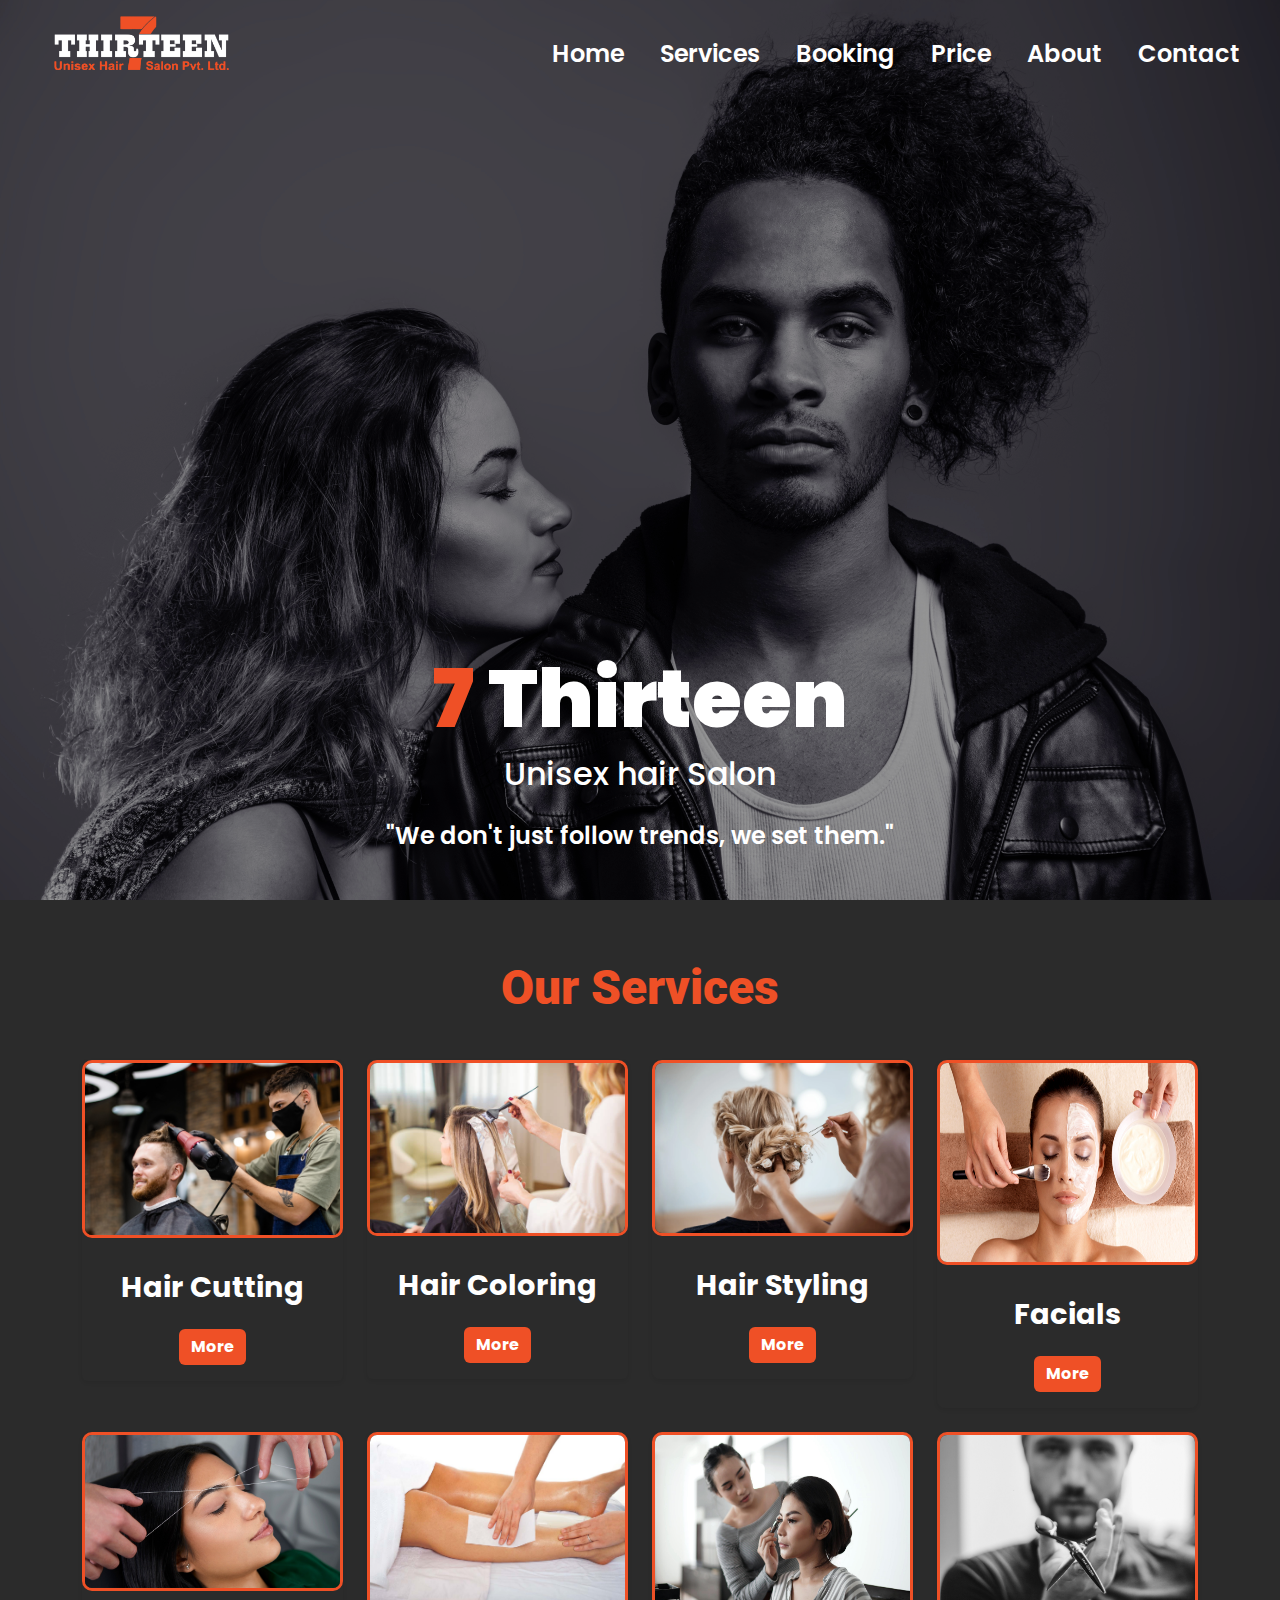
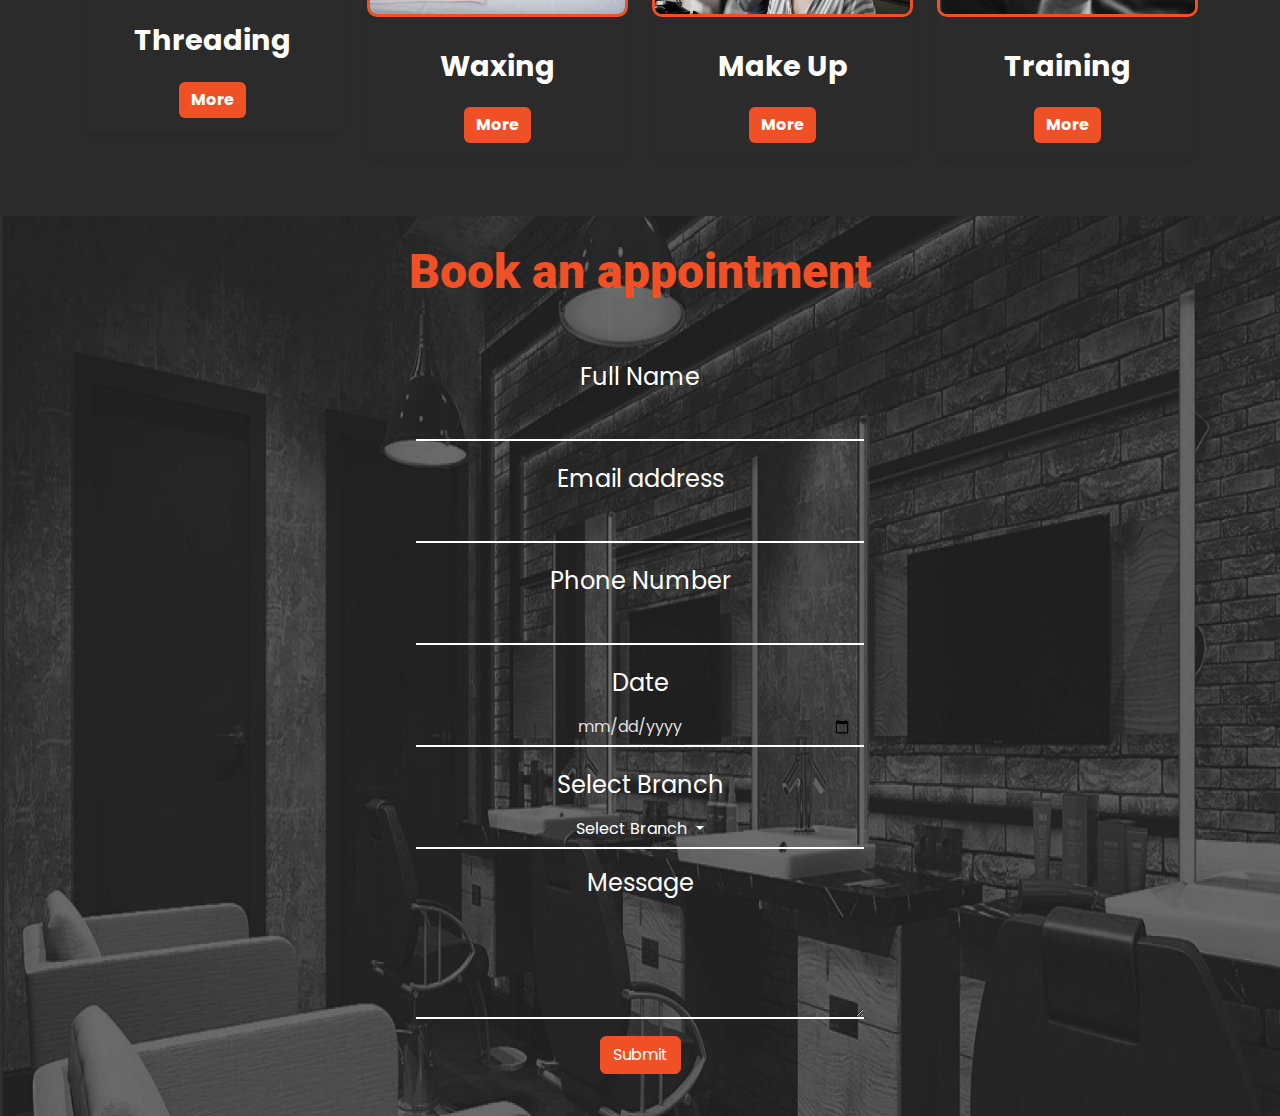
==== index.html @ 2d2088d7 "Booking" ====
<!DOCTYPE html>
<html lang="en">

<head>
    <meta charset="UTF-8">
    <meta name="viewport" content="width=device-width, initial-scale=1.0">
    <title>Document</title>
    <link rel="stylesheet" href="https://cdn.jsdelivr.net/npm/bootstrap@5.3.2/dist/css/bootstrap.min.css">
    <link rel="preconnect" href="https://fonts.googleapis.com">
    <link rel="preconnect" href="https://fonts.gstatic.com" crossorigin>
    <link rel="stylesheet" href="https://cdnjs.cloudflare.com/ajax/libs/animate.css/4.1.1/animate.min.css">
    <link
        href="https://fonts.googleapis.com/css2?family=Poppins:wght@300;400;700;900&family=Roboto:wght@900&display=swap"
        rel="stylesheet">
    <link rel="stylesheet" href="style.css">
</head>

<body>
    <div class="img-bg-content">
        <img src="./jessica-felicio-ZhTRdgjwVS4-unsplash.jpg" alt="">
        <div class="content">
            <h1><span class="seven">7</span> Thirteen</h1>
            <h2>Unisex hair Salon</h2>
            <p class="welcome">
                "We don't just follow trends, we set them."
            </p>
        </div>
    </div>


    <nav class="navbar navbar-expand-lg bg-body-transparent">
        <div class="container-fluid">
            <img class="logo" src="./IMG_3641.PNG" alt="" href="index.html">
            <button class="navbar-toggler" type="button" data-bs-toggle="collapse"
                data-bs-target="#navbarSupportedContent" aria-controls="navbarSupportedContent" aria-expanded="false"
                aria-label="Toggle navigation" onclick="toggleMarginTop()">
                <span class="navbar-toggler-icon"></span>
            </button>
            <div class="collapse navbar-collapse" id="navbarSupportedContent">
                <ul class="navbar-nav ms-auto mb-2 mb-lg-0">
                    <li class="nav-item">
                        <a class="nav-link" aria-current="page" href="index.html">Home</a>
                    </li>
                    <li class="nav-item">
                        <a class="nav-link" aria-current="page" href="#services">Services</a>
                    </li>
                    <li class="nav-item">
                        <a class="nav-link" aria-current="page" href="#booking">Booking</a>
                    </li>
                    <!-- <li class="nav-item dropdown">
                        <a class="nav-link dropdown-toggle" href="#" role="button" data-bs-toggle="dropdown"
                            aria-expanded="false">
                            Services
                        </a>
                        <ul class="dropdown-menu">
                            <li><a class="dropdown-item" href="#">HAIR CUTTING</a></li>
                            <li><a class="dropdown-item" href="#">HAIR COLORING</a></li>
                            <li><a class="dropdown-item" href="#">HAIR STYLING</a></li>
                            <li><a class="dropdown-item" href="#">FACIALS</a></li>
                            <li><a class="dropdown-item" href="#">THREADING</a></li>
                            <li><a class="dropdown-item" href="#">WAXING</a></li>
                            <li><a class="dropdown-item" href="#">MAKE UP</a></li>
                            <li><a class="dropdown-item" href="#">TRAINING</a></li>
                        </ul>
                    </li> -->
                    <li class="nav-item">
                        <a class="nav-link" href="#">Price</a>
                    </li>
                    <li class="nav-item">
                        <a class="nav-link" href="#about">About</a>
                    </li>
                    <li class="nav-item">
                        <a class="nav-link" href="#">Contact</a>
                    </li>
                </ul>
            </div>
        </div>
    </nav>

    <section id="services">
        <div class="album py-3 px-5 px-sm-0 bg-body-tertiary min-vh-100"
            style="background-color: rgba(43, 43, 43, var(--bs-bg-opacity)) !important;">
            <div class="container">
                <p class="our-services">Our Services</p>
                <div class="row row-cols-1 row-cols-sm-2 row-cols-md-2 row-cols-lg-4 g-4">
                    <div class="col" data-aos="fade-down" data-aos-delay="100">
                        <div class="card shadow-sm bg-transparent border-0">
                            <img src="./Cutting2.jpg" alt="" style="border: 3px solid #EF5026; border-radius: 10px;">
                            <div class="card-body">
                                <h4 class="card-text text-center text-white mt-3">Hair Cutting</h4>
                                <div class="d-flex justify-content-center align-items-center">
                                    <div class="btn-group mt-3">
                                        <button type="button" class="btn btn-primary">More</button>
                                    </div>
                                </div>
                            </div>
                        </div>
                    </div>
                    <div class="col">
                        <div class="card shadow-sm bg-transparent border-0">
                            <img src="./coloring.jpg" alt="" style="border: 3px solid #EF5026; border-radius: 10px;"">
                            <div class=" card-body">
                            <h4 class="card-text text-center text-white mt-3">Hair Coloring</h4>
                            <div class="d-flex justify-content-center align-items-center">
                                <div class="btn-group mt-3">
                                    <button type="button" class="btn btn-primary">More</button>
                                </div>
                            </div>
                        </div>
                    </div>
                </div>
                <div class="col">
                    <div class="card shadow-sm bg-transparent border-0 rounded-3">
                        <img src="./Hair Styling.webp" alt="" style="border: 3px solid #EF5026; border-radius: 10px;"">
                            <div class=" card-body">
                        <h4 class="card-text text-center text-white mt-3">Hair Styling</h4>
                        <div class="d-flex justify-content-center align-items-center">
                            <div class="btn-group mt-3">
                                <button type="button" class="btn btn-primary">More</button>
                            </div>
                        </div>
                    </div>
                </div>
            </div>

            <div class="col">
                <div class="card shadow-sm bg-transparent border-0 rounded-3">
                    <img class="facial" src="Facial.jpg" alt="">
                    <div class=" card-body">
                        <h4 class="card-text text-center text-white mt-3">Facials</h4>
                        <div class="d-flex justify-content-center align-items-center">
                            <div class="btn-group mt-3">
                                <button type="button" class="btn btn-primary">More</button>
                            </div>
                        </div>
                    </div>
                </div>
            </div>
            <div class="col">
                <div class="card shadow-sm bg-transparent border-0 rounded-3">
                    <img src="./threading.jpg" alt="" style="border: 3px solid #EF5026; border-radius: 10px;">
                    <div class=" card-body">
                        <h4 class="card-text text-center text-white mt-3">Threading</h4>
                        <div class="d-flex justify-content-center align-items-center">
                            <div class="btn-group mt-3">
                                <button type="button" class="btn btn-primary">More</button>
                            </div>
                        </div>
                    </div>
                </div>
            </div>
            <div class="col">
                <div class="card shadow-sm bg-transparent border-0 rounded-3">
                    <img class="waxing" src="./wax1small.jpg" alt="">
                    <div class=" card-body">
                        <h4 class="card-text text-center text-white mt-3">Waxing</h4>
                        <div class="d-flex justify-content-center align-items-center">
                            <div class="btn-group mt-3">
                                <button type="button" class="btn btn-primary">More</button>
                            </div>
                        </div>
                    </div>
                </div>
            </div>

            <div class="col">
                <div class="card shadow-sm bg-transparent border-0 rounded-3">
                    <img class="waxing" src="./rendy-novantino-EUydTGTCrHo-unsplash.jpg" alt="">
                    <div class=" card-body">
                        <h4 class="card-text text-center text-white mt-3">Make Up</h4>
                        <div class="d-flex justify-content-center align-items-center">
                            <div class="btn-group mt-3">
                                <button type="button" class="btn btn-primary">More</button>
                            </div>
                        </div>
                    </div>
                </div>
            </div>
            <div class="col">
                <div class="card shadow-sm bg-transparent border-0 rounded-3">
                    <img class="waxing" src="./Training2.jpg" alt="">
                    <div class=" card-body">
                        <h4 class="card-text text-center text-white mt-3">Training</h4>
                        <div class="d-flex justify-content-center align-items-center">
                            <div class="btn-group mt-3">
                                <button type="button" class="btn btn-primary">More</button>
                            </div>
                        </div>
                    </div>
                </div>
            </div>
        </div>
    </section>

    <section id="booking">
        <p class="booking">Book an appointment</p>
        
            <form>
                <div class="mb-3">
                    <label for="InputName" class="form-label">Full Name</label>
                    <input type="text" class="form-control" id="InputName" aria-describedby="nameHelp" required>

                    <label for="InputEmail1" class="form-label">Email address</label>
                    <input type="email" class="form-control" id="InputEmail1" aria-describedby="emailHelp">

                    <label for="InputPhoneNumber" class="form-label">Phone Number</label>
                    <input type="tel" class="form-control" id="InputPhoneNumber" pattern="^\+977-\d{10}$" aria-describedby="phoneHelp" required>

                    <label for="InputDate" class="form-label">Date</label>
                    <input type="date" class="form-control" id="InputDate" aria-describedby="dateHelp" style="text-align: center;" required>

                    <label for="exampleInputDropdown" class="form-label">Select Branch</label>
                    <div class="dropdown">
                        <button class="btn btn-secondary dropdown-toggle drop" type="button" id="dropdownMenu2" data-bs-toggle="dropdown" aria-expanded="false">
                          Select Branch
                        </button>
                        <ul class="dropdown-menu" aria-labelledby="dropdownMenu2" style="text-align: center; width: 100%;">
                            <li><button class="dropdown-item" type="button" value="Kapan" required onclick="updateDropdownText(this)">Kapan</button></li>
                            <li><button class="dropdown-item" type="button" value="Gyaneshwor" required onclick="updateDropdownText(this)">Gyaneshwor</button></li>
                            <li><button class="dropdown-item" type="button" value="Tahachal" required onclick="updateDropdownText(this)">Tahachal</button></li>
                            <li><button class="dropdown-item" type="button" value="BahunDhara" required onclick="updateDropdownText(this)">BahunDhara</button></li>
                        </ul>
                      </div>
                    </div>
                <div class="mb-3">
                    <label for="FormControlTextarea1" class="form-label">Message</label>
                    <textarea class="form-control" id="FormControlTextarea1" rows="4" style="text-align: left;" ></textarea>
                </div>
                <button type="submit" class="btn btn-primary" style="background-color: #EF5026; color: white; border-color: #EF5026;">Submit</button>
        
        </form>
    </section>
    <script>
        function toggleMarginTop() {
            // Get the "services" section by its ID
            var servicesSection = document.getElementById("services");

            // Check if the section exists
            if (servicesSection) {
                // Toggle between 90vh and 64vh for padding-top
                servicesSection.style.marginTop = (servicesSection.style.marginTop === '65vh') ? '92vh' : '65vh';
            }
        }

        if (performance.navigation.type === 1) {
            // Redirect to the landing page
            window.location.href = "index.html"; // replace with your actual landing page URL
        }

        function updateDropdownText(button) {
        var selectedBranch = button.value;
        document.getElementById("dropdownMenu2").innerText = selectedBranch;
    }
    </script>
    <script src="https://cdn.jsdelivr.net/npm/@popperjs/core@2.11.8/dist/umd/popper.min.js"
        integrity="sha384-I7E8VVD/ismYTF4hNIPjVp/Zjvgyol6VFvRkX/vR+Vc4jQkC+hVqc2pM8ODewa9r"
        crossorigin="anonymous"></script>
    <script src="https://cdn.jsdelivr.net/npm/bootstrap@5.3.2/dist/js/bootstrap.min.js"
        integrity="sha384-BBtl+eGJRgqQAUMxJ7pMwbEyER4l1g+O15P+16Ep7Q9Q+zqX6gSbd85u4mG4QzX+"
        crossorigin="anonymous"></script>
</body>

</html>
---- style.css ----
body {
    margin: 0;
    padding: 0;
    box-sizing: border-box;
    background-color: #2B2B2B;
    /* font-family: 'Roboto', sans-serif; */
    font-family: 'Poppins', sans-serif;

}

.img-bg-content img {
    width: 100vw;
    height: 100vh;
    object-fit: cover;
    position: absolute;
    top: 0;
    left: 0;
    filter: brightness(0.6);
}

.img-bg-content {
    position: absolute;
    top: 0;
    left: 0;
    width: 100vw;
    height: 100vh;
    display: flex;
    justify-content: center;
    align-items: end;
}

.content {
    margin-top: 20rem;
    text-align: center;
    position: relative;
    top: 0;
    left: 0;
    color: white;
    margin-bottom: 30px;
}


h1 {
    font-size: 5rem;
    font-weight: 900;
}


.seven {
    color: #EF5026;
}

.welcome {
    font-size: 1.5rem;
    margin-top: 25px;
    font-weight: 600;
}

.logo {
    width: 180px;
    height: auto;
    margin-left: 40px;
    cursor: pointer;
}

.navbar-nav .nav-item .nav-link {
    margin-right: 20px;
    font-size: 1.5rem;
    color: white;
    font-weight: 600;
}

.nav-item .nav-link:hover {
    color: #EF5026;
}

.navbar-toggler-icon {
    --bs-navbar-toggler-icon-bg: url("data:image/svg+xml,%3csvg xmlns='http://www.w3.org/2000/svg' viewBox='0 0 30 30'%3e%3cpath stroke='rgba(255, 255, 255, 1)' stroke-linecap='round' stroke-miterlimit='10' stroke-width='2' d='M4 7h22M4 15h22M4 23h22'/%3e%3c/svg%3e");
}

.navbar-toggler {
    --bs-navbar-toggler-border-color: rgba(255, 255, 255);
}

#services {
    margin-top: 92vh;
}

.our-services {
    color: #EF5026;
    text-align: center;
    padding: 20px;
    font-size: 3rem;
    font-family: 'Roboto', sans-serif;
    font-weight: 900;
}


.booking{
    color: #EF5026;
    text-align: center;
    padding: 20px 20px 35px 20px;
    font-size: 3rem;
    font-family: 'Roboto', sans-serif;
    font-weight: 900;
}

.card-text {
    font-size: 1.8rem;
    font-weight: 700;
}

.btn-group button {
    background-color: #EF5026;
    color: white;
    font-weight: 700;
    border: none;
}

.btn-group button:hover {
    background-color: #EF5026;
    color: white;
}

.btn.btn-primary.active,
.btn.btn-primary:active,
.btn.btn-primary:focus {
    --bs-btn-active-bg: #EF5026;
    --bs-btn-active-border-color: none;
}

.navbar-collapse {
    margin-top: 20px;
    text-align: center;
}

.facial {
    height: 205px;
    border: 3px solid #EF5026;
    border-radius: 10px;
}

.waxing {
    height: 185px;
    border: 3px solid #EF5026;
    border-radius: 10px;
}

#booking {
    background-image: url(./Rectangle.jpg);
    background-size: cover;
    width: 100%;
    height: 100vh;
}

form {
    text-align: center;
    width: 35%;
    color: white;
    font-size: 1.5rem;
    margin: 0 auto;
    background-color: transparent;
}

input {
    margin-bottom: 20px;
}

.drop{
    width: 100%;
    background-color: transparent;
    outline: 0;
    box-shadow: none;
    border: none;
    border-bottom: 2px solid rgb(255, 255, 255);
    border-radius: 0;
    text-align: center;
}

.btn-check:checked+.btn, .btn.active, .btn.show, .btn:first-child:active, :not(.btn-check)+.btn:active{
    background-color: transparent;
    border-bottom: 2px solid rgb(255, 255, 255);
}

.drop:hover{
    background-color: transparent;
    border-bottom: 2px solid white;
}


.form-control {
    color: rgba(255, 255, 255, 0.87);
    background-color: transparent;
    border: none;
    border-bottom: 2px solid rgb(255, 255, 255);
    outline: none;
    border-radius: 0;
    box-shadow: none;
    text-align: center;
}

.form-control:focus{
    color: white;
    background-color: transparent;
    outline: 0;
    border:none;
    box-shadow: none;
    border-bottom: 2px solid rgb(255, 255, 255);
    border-radius: 0;
}

@media screen and (min-width: 993px) and (max-width: 1200px) {
    .logo {
        margin-left: 10px;
    }

    .facial {
        height: 147px;
    }

    .waxing {
        height: 133px;
    }

    form{
        width: 50%;
    }
}

@media screen and (min-width: 766px) and (max-width: 989px) {
    .logo {
        margin-left: 10px;
    }

    .facial {
        height: 223px;
    }

    .waxing {
        height: 205px;
    }

    form{
        width: 75%;
    }
}

@media screen and (min-width: 577px) and (max-width: 765px) {
    .logo {
        margin-left: 10px;
    }

    .facial {
        height: 165px;
    }

    .waxing {
        height: 150px;
    }

    form{
        width: 90%;
    }
}

@media screen and (min-width: 320px) and (max-width: 575px) {

    .logo {
        width: 140px;
        margin-left: 2px;
    }

    h1 {
        font-size: 4rem;
        font-weight: 900;
    }

    .welcome {
        font-size: 1rem;
        margin-top: 25px;
    }

    .facial {
        height: auto;
    }

    .waxing {
        height: auto;
    }

    form{
        width: 90%;
    }
    
    .booking{
        padding: 12px;
        font-size: 38px;
    }

    #booking{
        height: auto;
    }

}
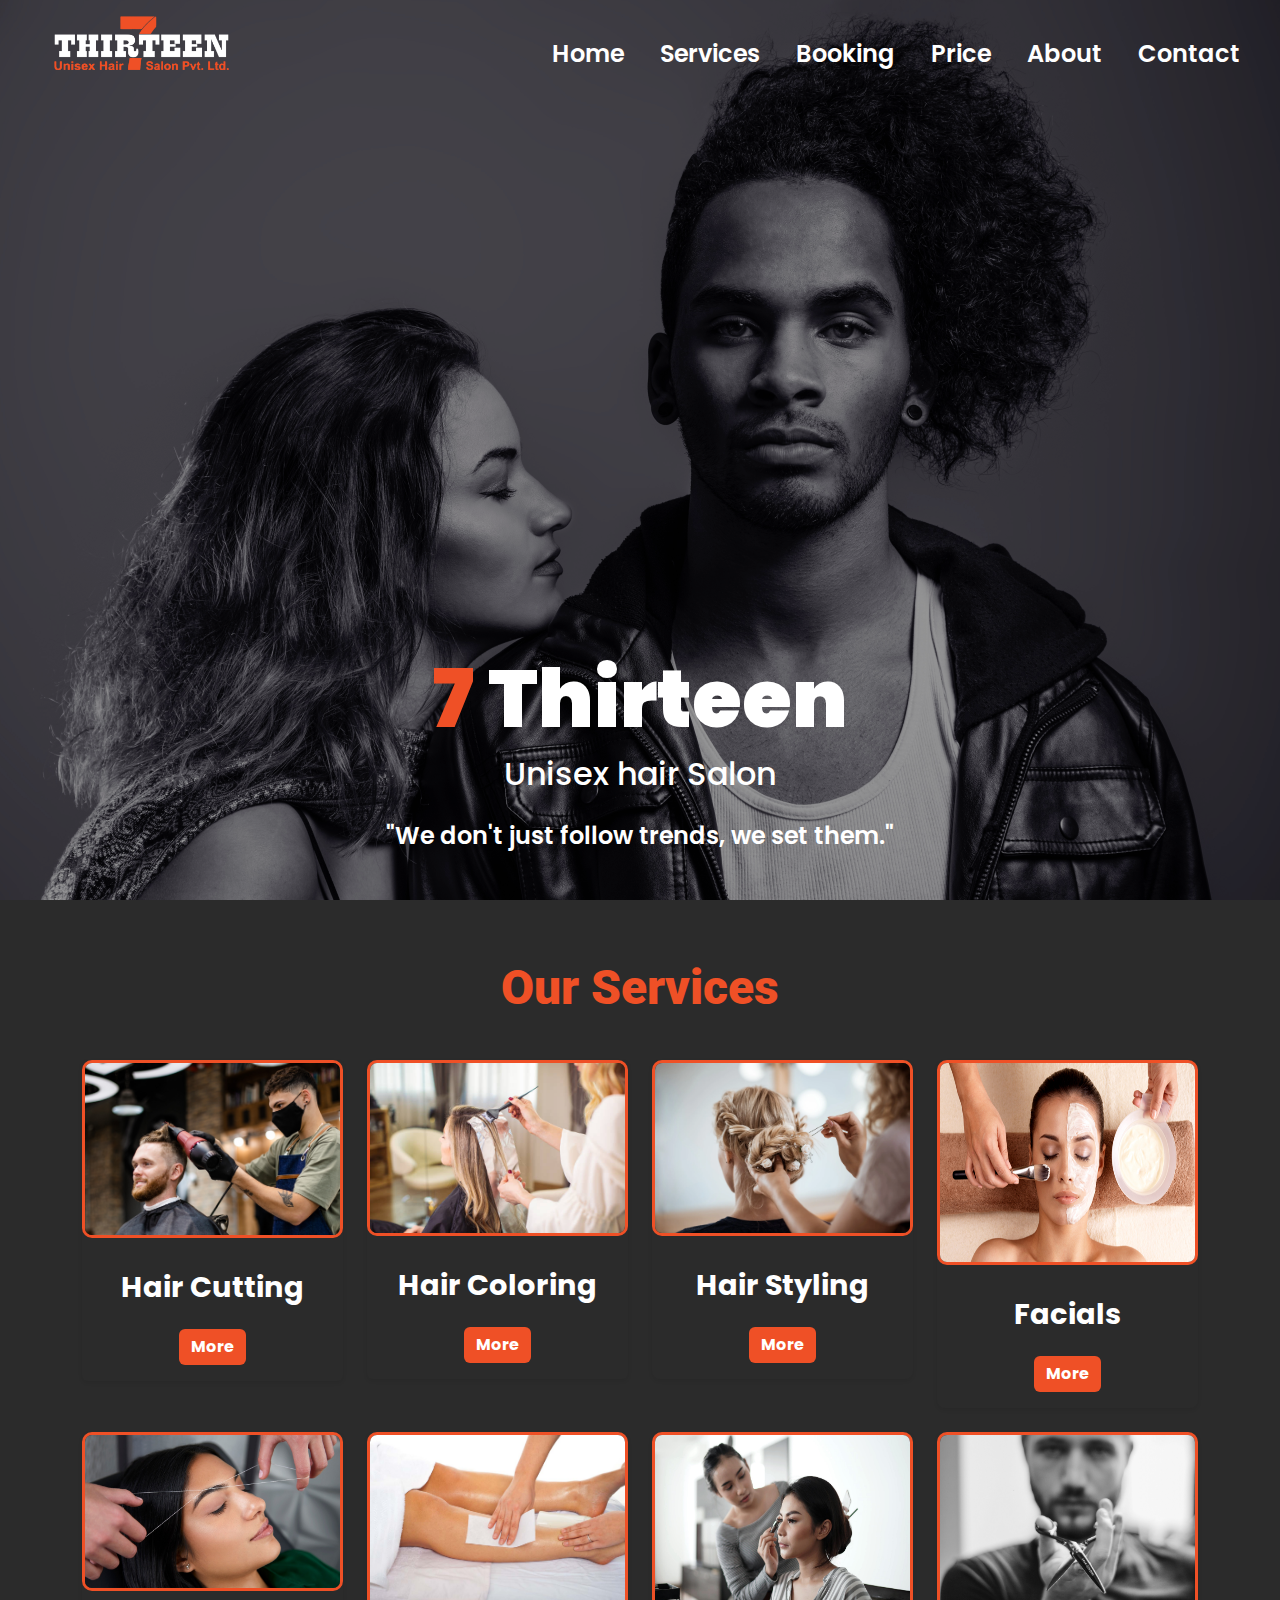
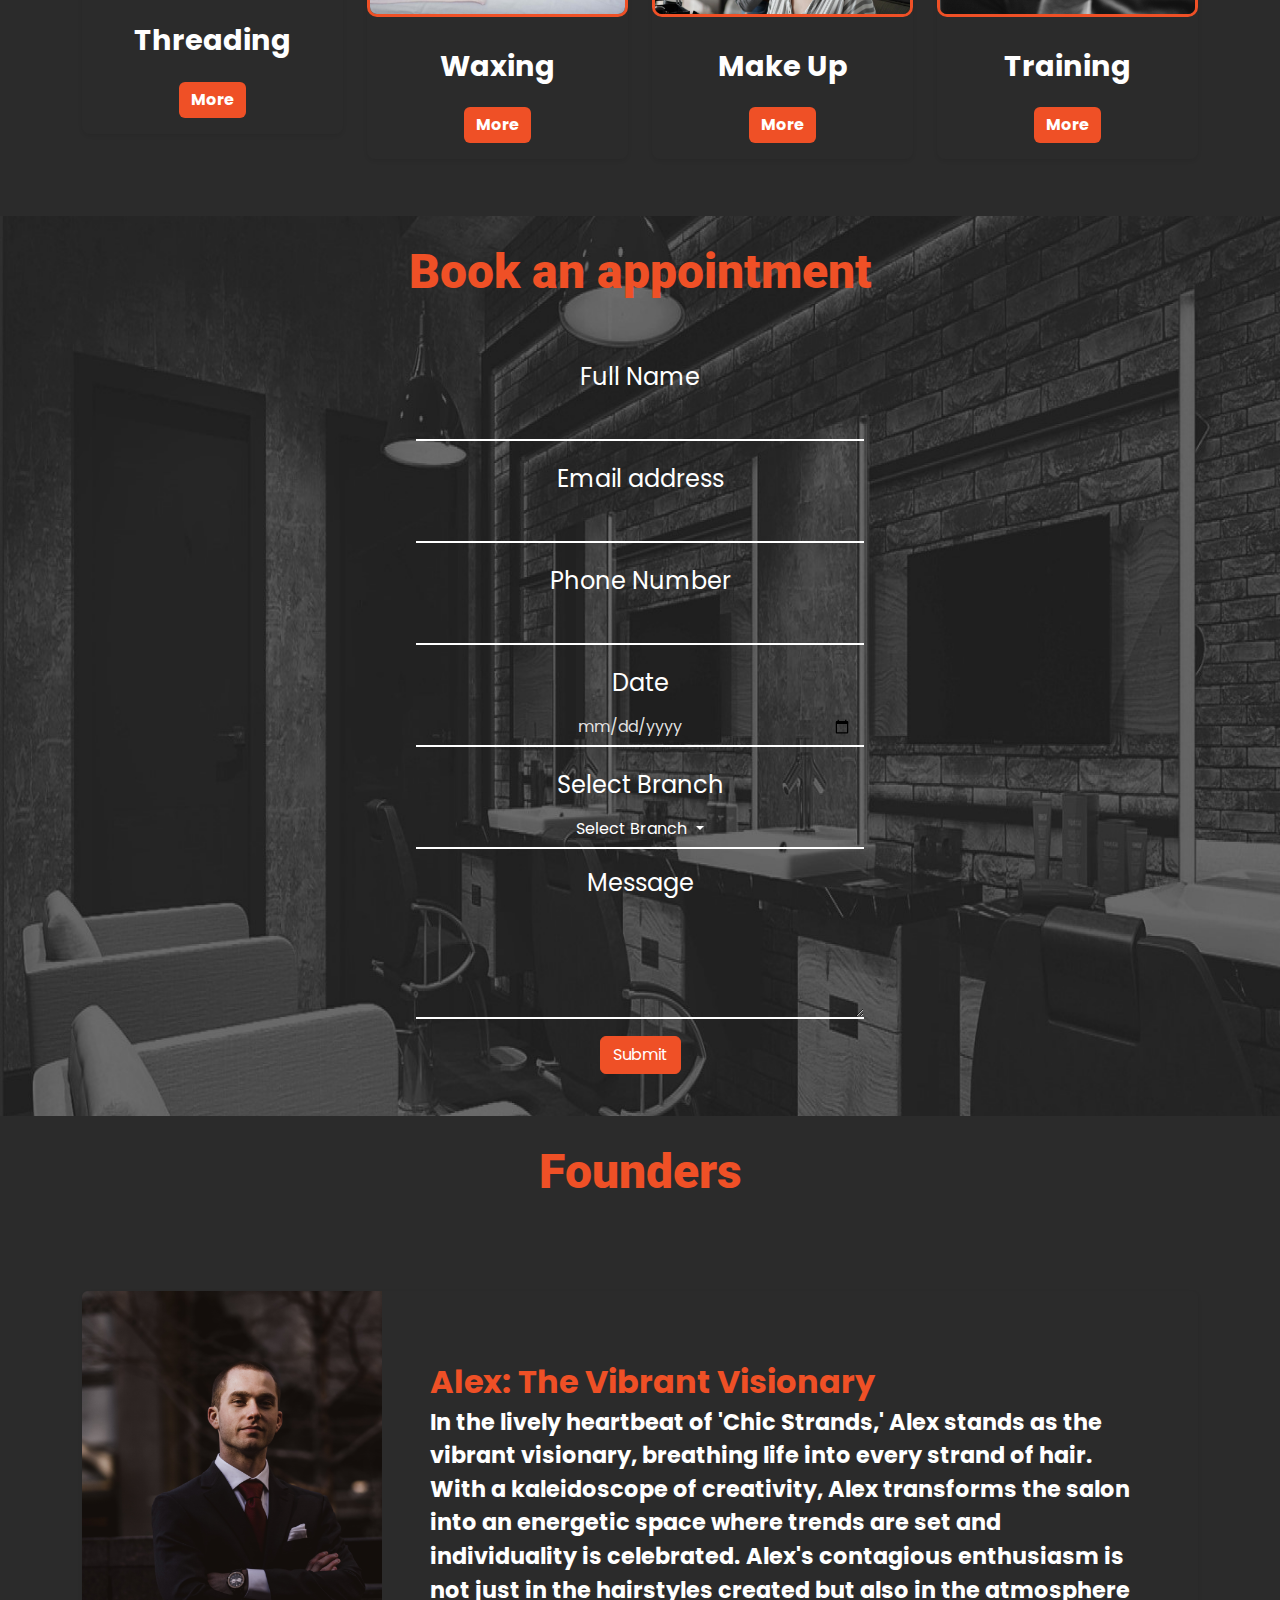
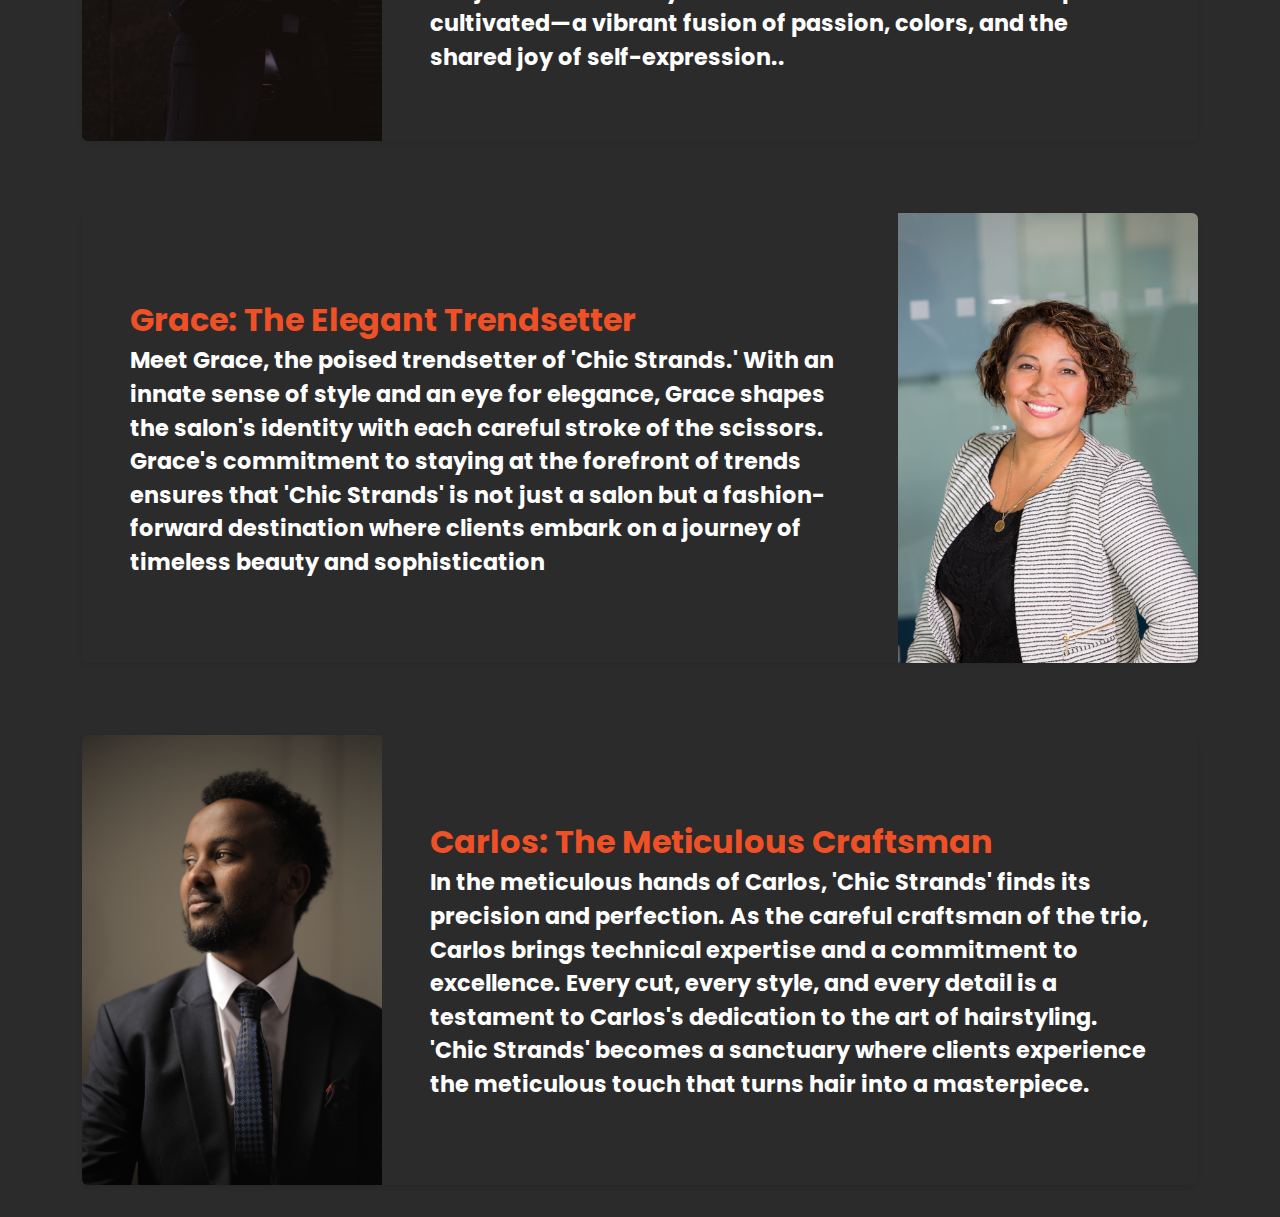
==== commit 5880ee5b: "Founders" ====
--- a/index.html
+++ b/index.html
@@ -194,41 +194,107 @@
 
     <section id="booking">
         <p class="booking">Book an appointment</p>
-        
-            <form>
-                <div class="mb-3">
-                    <label for="InputName" class="form-label">Full Name</label>
-                    <input type="text" class="form-control" id="InputName" aria-describedby="nameHelp" required>
-
-                    <label for="InputEmail1" class="form-label">Email address</label>
-                    <input type="email" class="form-control" id="InputEmail1" aria-describedby="emailHelp">
-
-                    <label for="InputPhoneNumber" class="form-label">Phone Number</label>
-                    <input type="tel" class="form-control" id="InputPhoneNumber" pattern="^\+977-\d{10}$" aria-describedby="phoneHelp" required>
-
-                    <label for="InputDate" class="form-label">Date</label>
-                    <input type="date" class="form-control" id="InputDate" aria-describedby="dateHelp" style="text-align: center;" required>
-
-                    <label for="exampleInputDropdown" class="form-label">Select Branch</label>
-                    <div class="dropdown">
-                        <button class="btn btn-secondary dropdown-toggle drop" type="button" id="dropdownMenu2" data-bs-toggle="dropdown" aria-expanded="false">
-                          Select Branch
-                        </button>
-                        <ul class="dropdown-menu" aria-labelledby="dropdownMenu2" style="text-align: center; width: 100%;">
-                            <li><button class="dropdown-item" type="button" value="Kapan" required onclick="updateDropdownText(this)">Kapan</button></li>
-                            <li><button class="dropdown-item" type="button" value="Gyaneshwor" required onclick="updateDropdownText(this)">Gyaneshwor</button></li>
-                            <li><button class="dropdown-item" type="button" value="Tahachal" required onclick="updateDropdownText(this)">Tahachal</button></li>
-                            <li><button class="dropdown-item" type="button" value="BahunDhara" required onclick="updateDropdownText(this)">BahunDhara</button></li>
-                        </ul>
-                      </div>
-                    </div>
-                <div class="mb-3">
-                    <label for="FormControlTextarea1" class="form-label">Message</label>
-                    <textarea class="form-control" id="FormControlTextarea1" rows="4" style="text-align: left;" ></textarea>
-                </div>
-                <button type="submit" class="btn btn-primary" style="background-color: #EF5026; color: white; border-color: #EF5026;">Submit</button>
-        
+        <form>
+            <div class="mb-3">
+                <label for="InputName" class="form-label">Full Name</label>
+                <input type="text" class="form-control" id="InputName" aria-describedby="nameHelp" required>
+
+                <label for="InputEmail1" class="form-label">Email address</label>
+                <input type="email" class="form-control" id="InputEmail1" aria-describedby="emailHelp">
+
+                <label for="InputPhoneNumber" class="form-label">Phone Number</label>
+                <input type="tel" class="form-control" id="InputPhoneNumber" pattern="^\+977-\d{10}$"
+                    aria-describedby="phoneHelp" required>
+
+                <label for="InputDate" class="form-label">Date</label>
+                <input type="date" class="form-control" id="InputDate" aria-describedby="dateHelp"
+                    style="text-align: center;" required>
+
+                <label for="exampleInputDropdown" class="form-label">Select Branch</label>
+                <div class="dropdown">
+                    <button class="btn btn-secondary dropdown-toggle drop" type="button" id="dropdownMenu2"
+                        data-bs-toggle="dropdown" aria-expanded="false">
+                        Select Branch
+                    </button>
+                    <ul class="dropdown-menu" aria-labelledby="dropdownMenu2" style="text-align: center; width: 100%;">
+                        <li><button class="dropdown-item" type="button" value="Kapan" required
+                                onclick="updateDropdownText(this)">Kapan</button></li>
+                        <li><button class="dropdown-item" type="button" value="Gyaneshwor" required
+                                onclick="updateDropdownText(this)">Gyaneshwor</button></li>
+                        <li><button class="dropdown-item" type="button" value="Tahachal" required
+                                onclick="updateDropdownText(this)">Tahachal</button></li>
+                        <li><button class="dropdown-item" type="button" value="BahunDhara" required
+                                onclick="updateDropdownText(this)">BahunDhara</button></li>
+                    </ul>
+                </div>
+            </div>
+            <div class="mb-3">
+                <label for="FormControlTextarea1" class="form-label">Message</label>
+                <textarea class="form-control" id="FormControlTextarea1" rows="4" style="text-align: left;"></textarea>
+            </div>
+            <button type="submit" class="btn btn-primary"
+                style="background-color: #EF5026; color: white; border-color: #EF5026;">Submit</button>
         </form>
+    </section>
+
+    <section id="about">
+        <div class="container-fluid container-lg">
+            <p class="booking">Founders</p>
+            <div class="row mb-2 mt-5">
+                <div class="col-md-0">
+                    <div
+                        class="row g-0 border-0 rounded overflow-hidden flex-md-row flex-column-reverse mb-4 shadow-sm h-md-250 position-relative">
+                        <div class="col p-5 d-flex flex-column position-static  order-md-2 order-sm-1">
+                            <p class="card-text m-auto founder-text"><span class="founder-span">Alex: The Vibrant
+                                    Visionary</span> <br>In the lively
+                                heartbeat of
+                                'Chic Strands,' Alex stands as the
+                                vibrant visionary, breathing life into every strand of hair. With a kaleidoscope of
+                                creativity, Alex transforms the salon into an energetic space where trends are set and
+                                individuality is celebrated. Alex's contagious enthusiasm is not just in the hairstyles
+                                created but also in the atmosphere cultivated—a vibrant fusion of passion, colors, and
+                                the shared joy of self-expression..</p>
+                        </div>
+                        <div class="col-auto order-1 mx-auto">
+                            <img class="founder-img" src="./men1.jpg" alt="">
+                        </div>
+                    </div>
+                </div>
+                <div class="col-md-0 mt-5">
+                    <div class="row g-0 border-0 rounded overflow-hidden flex-md-row flex-column-reverse mb-4 shadow-sm h-md-250 position-relative">
+                        <div class="col p-5 d-flex flex-column position-static order-md-2 order-sm-2">
+                            <p class="card-text m-auto founder-text"><span class="founder-span">Grace: The Elegant Trendsetter</span> <br>Meet Grace, the
+                                poised trendsetter of 'Chic Strands.' With an innate sense of style and an eye for
+                                elegance, Grace shapes the salon's identity with each careful stroke of the scissors.
+                                Grace's commitment to staying at the forefront of trends ensures that 'Chic Strands' is
+                                not just a salon but a fashion-forward destination where clients embark on a journey of
+                                timeless beauty and sophistication</p>
+                        </div>
+                        <div class="col-auto order-2  mx-auto">
+                            <img class="founder-img" src="./women.jpg" alt="">
+                        </div>
+                    </div>
+                </div>
+
+                <div class="col-md-0 mt-5">
+                    <div
+                        class="row g-0 border-0 rounded overflow-hidden flex-md-row flex-column-reverse mb-4 shadow-sm h-md-250 position-relative">
+                        <div class="col p-5 d-flex flex-column position-static order-md-2 order-sm-1">
+                            <p class="card-text m-auto founder-text"><span class="founder-span">Carlos: The Meticulous Craftsman</span> <br>In the meticulous
+                                hands of Carlos, 'Chic Strands' finds its precision and perfection. As the careful
+                                craftsman of the trio, Carlos brings technical expertise and a commitment to excellence.
+                                Every cut, every style, and every detail is a testament to Carlos's dedication to the
+                                art of hairstyling. 'Chic Strands' becomes a sanctuary where clients experience the
+                                meticulous touch that turns hair into a masterpiece.</p>
+                        </div>
+                        <div class="col-auto order-1 mx-auto">
+                            <img class="founder-img" src="./gift-habeshaw-OZI_ZE5lpiA-unsplash.jpg" alt="">
+                        </div>
+                    </div>
+                </div>
+
+            </div>
+        </div>
     </section>
     <script>
         function toggleMarginTop() {
@@ -242,15 +308,15 @@
             }
         }
 
-        if (performance.navigation.type === 1) {
-            // Redirect to the landing page
-            window.location.href = "index.html"; // replace with your actual landing page URL
+        // if (performance.navigation.type === 1) {
+        //     // Redirect to the landing page
+        //     window.location.href = "index.html"; // replace with your actual landing page URL
+        // }
+
+        function updateDropdownText(button) {
+            var selectedBranch = button.value;
+            document.getElementById("dropdownMenu2").innerText = selectedBranch;
         }
-
-        function updateDropdownText(button) {
-        var selectedBranch = button.value;
-        document.getElementById("dropdownMenu2").innerText = selectedBranch;
-    }
     </script>
     <script src="https://cdn.jsdelivr.net/npm/@popperjs/core@2.11.8/dist/umd/popper.min.js"
         integrity="sha384-I7E8VVD/ismYTF4hNIPjVp/Zjvgyol6VFvRkX/vR+Vc4jQkC+hVqc2pM8ODewa9r"
--- a/style.css
+++ b/style.css
@@ -96,7 +96,7 @@
 }
 
 
-.booking{
+.booking {
     color: #EF5026;
     text-align: center;
     padding: 20px 20px 35px 20px;
@@ -166,7 +166,7 @@
     margin-bottom: 20px;
 }
 
-.drop{
+.drop {
     width: 100%;
     background-color: transparent;
     outline: 0;
@@ -177,12 +177,16 @@
     text-align: center;
 }
 
-.btn-check:checked+.btn, .btn.active, .btn.show, .btn:first-child:active, :not(.btn-check)+.btn:active{
+.btn-check:checked+.btn,
+.btn.active,
+.btn.show,
+.btn:first-child:active,
+:not(.btn-check)+.btn:active {
     background-color: transparent;
     border-bottom: 2px solid rgb(255, 255, 255);
 }
 
-.drop:hover{
+.drop:hover {
     background-color: transparent;
     border-bottom: 2px solid white;
 }
@@ -199,16 +203,30 @@
     text-align: center;
 }
 
-.form-control:focus{
+.form-control:focus {
     color: white;
     background-color: transparent;
     outline: 0;
-    border:none;
+    border: none;
     box-shadow: none;
     border-bottom: 2px solid rgb(255, 255, 255);
     border-radius: 0;
 }
 
+.founder-text {
+    font-size: 1.4rem;
+    color: white;
+}
+
+.founder-span {
+    font-size: 2rem;
+    color: #EF5026;
+}
+
+.founder-img {
+    width: 300px;
+}
+
 @media screen and (min-width: 993px) and (max-width: 1200px) {
     .logo {
         margin-left: 10px;
@@ -222,8 +240,18 @@
         height: 133px;
     }
 
-    form{
+    form {
         width: 50%;
+    }
+
+    .founder-text {
+        font-size: 1.2rem;
+        color: white;
+    }
+
+    .founder-span {
+        font-size: 1.7rem;
+        color: #EF5026;
     }
 }
 
@@ -240,8 +268,22 @@
         height: 205px;
     }
 
-    form{
+    form {
         width: 75%;
+    }
+
+    .founder-text {
+        font-size: 1rem;
+        color: white;
+    }
+
+    .founder-span {
+        font-size: 1.5rem;
+        color: #EF5026;
+    }
+
+    .founder-img {
+        width: 250px;
     }
 }
 
@@ -258,8 +300,21 @@
         height: 150px;
     }
 
-    form{
+    form {
         width: 90%;
+    }
+
+    .founder-span {
+        font-size: 1.2rem;
+        color: #EF5026;
+    }
+    .founder-text{
+        font-size: 15px;
+        text-align: center;
+    }
+
+    .founder-img {
+        width: 200px;
     }
 }
 
@@ -288,17 +343,37 @@
         height: auto;
     }
 
-    form{
+    form {
         width: 90%;
     }
-    
-    .booking{
+
+    .booking {
         padding: 12px;
         font-size: 38px;
     }
 
-    #booking{
+    #booking {
         height: auto;
     }
 
+    .founder-span {
+        font-size: 1.2rem;
+        color: #EF5026;
+        margin: 10px 0;
+    }
+
+    .founder-text{
+        text-align: center;
+        font-size: 12px;
+        padding: 0;
+    }
+
+    .founder-img {
+        width: 180px;
+    }
+
+    .p-5{
+        padding: 1rem !important;
+    }
+
 }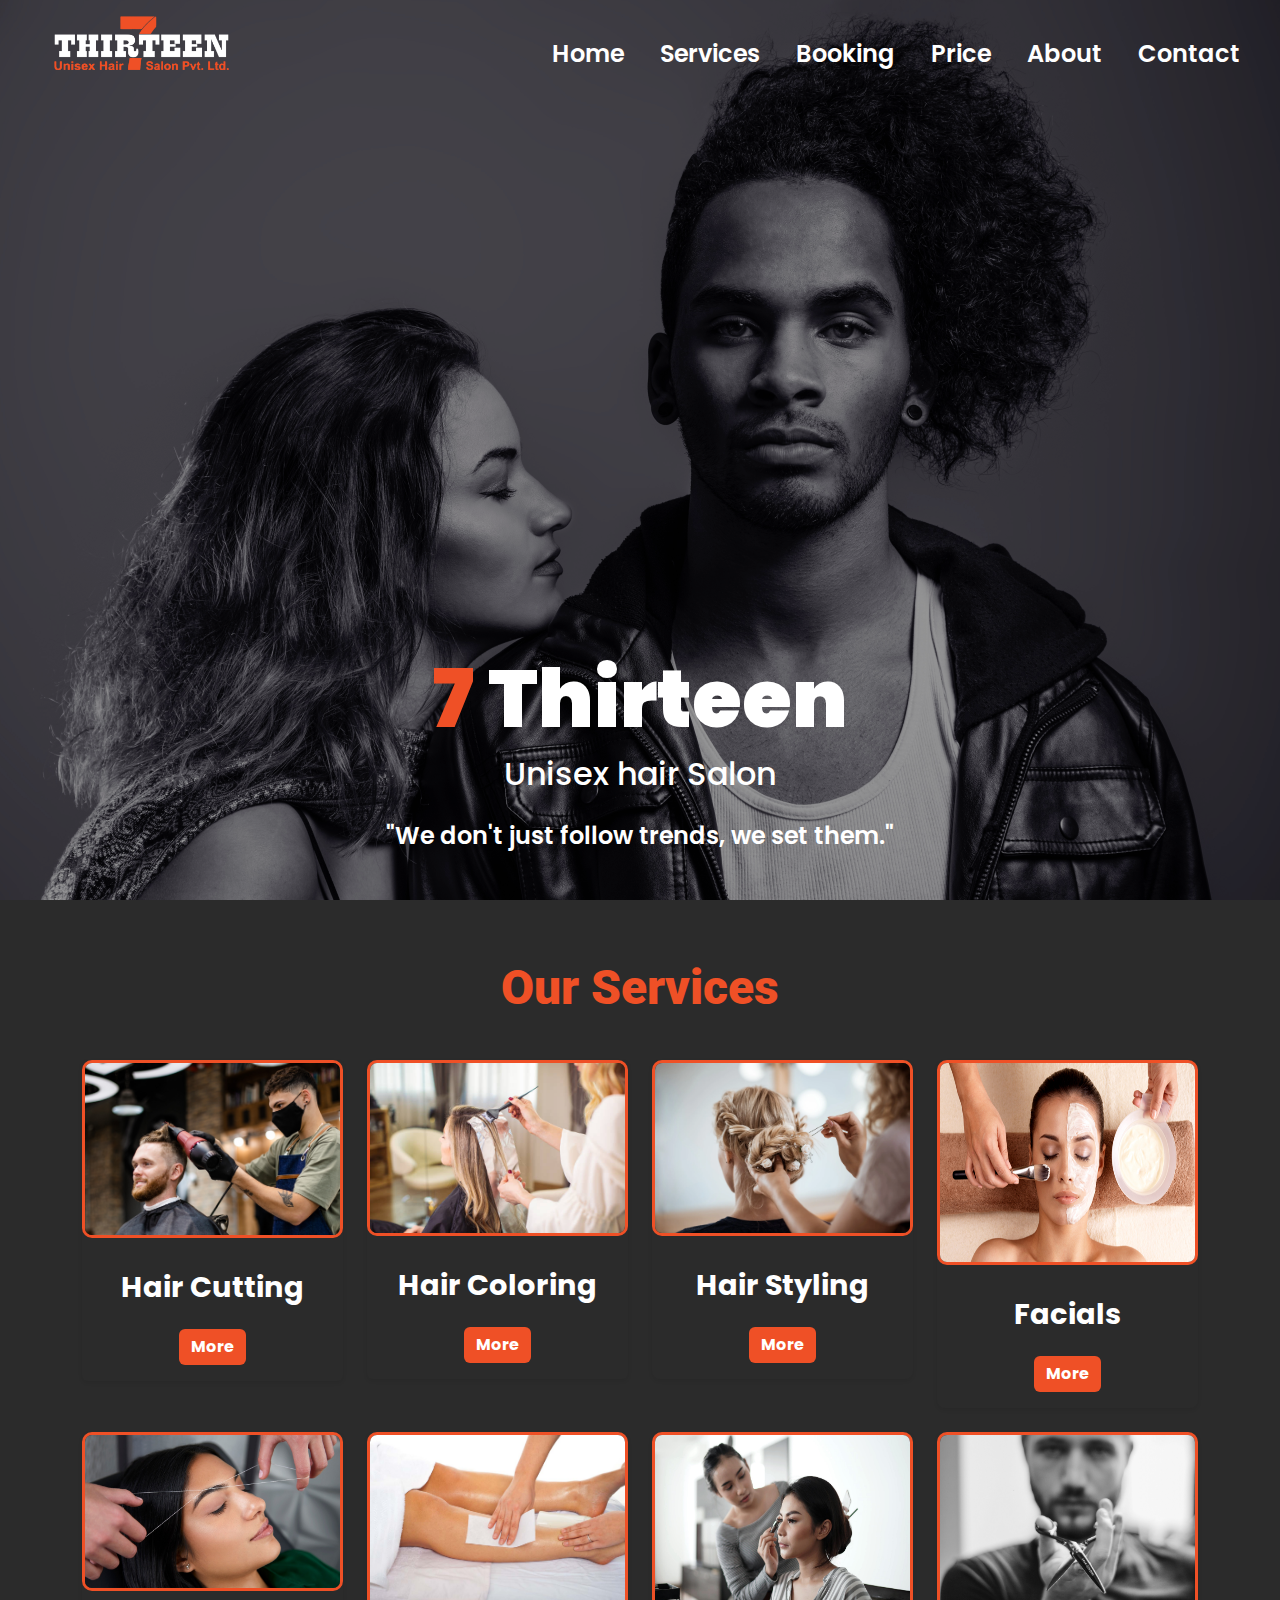
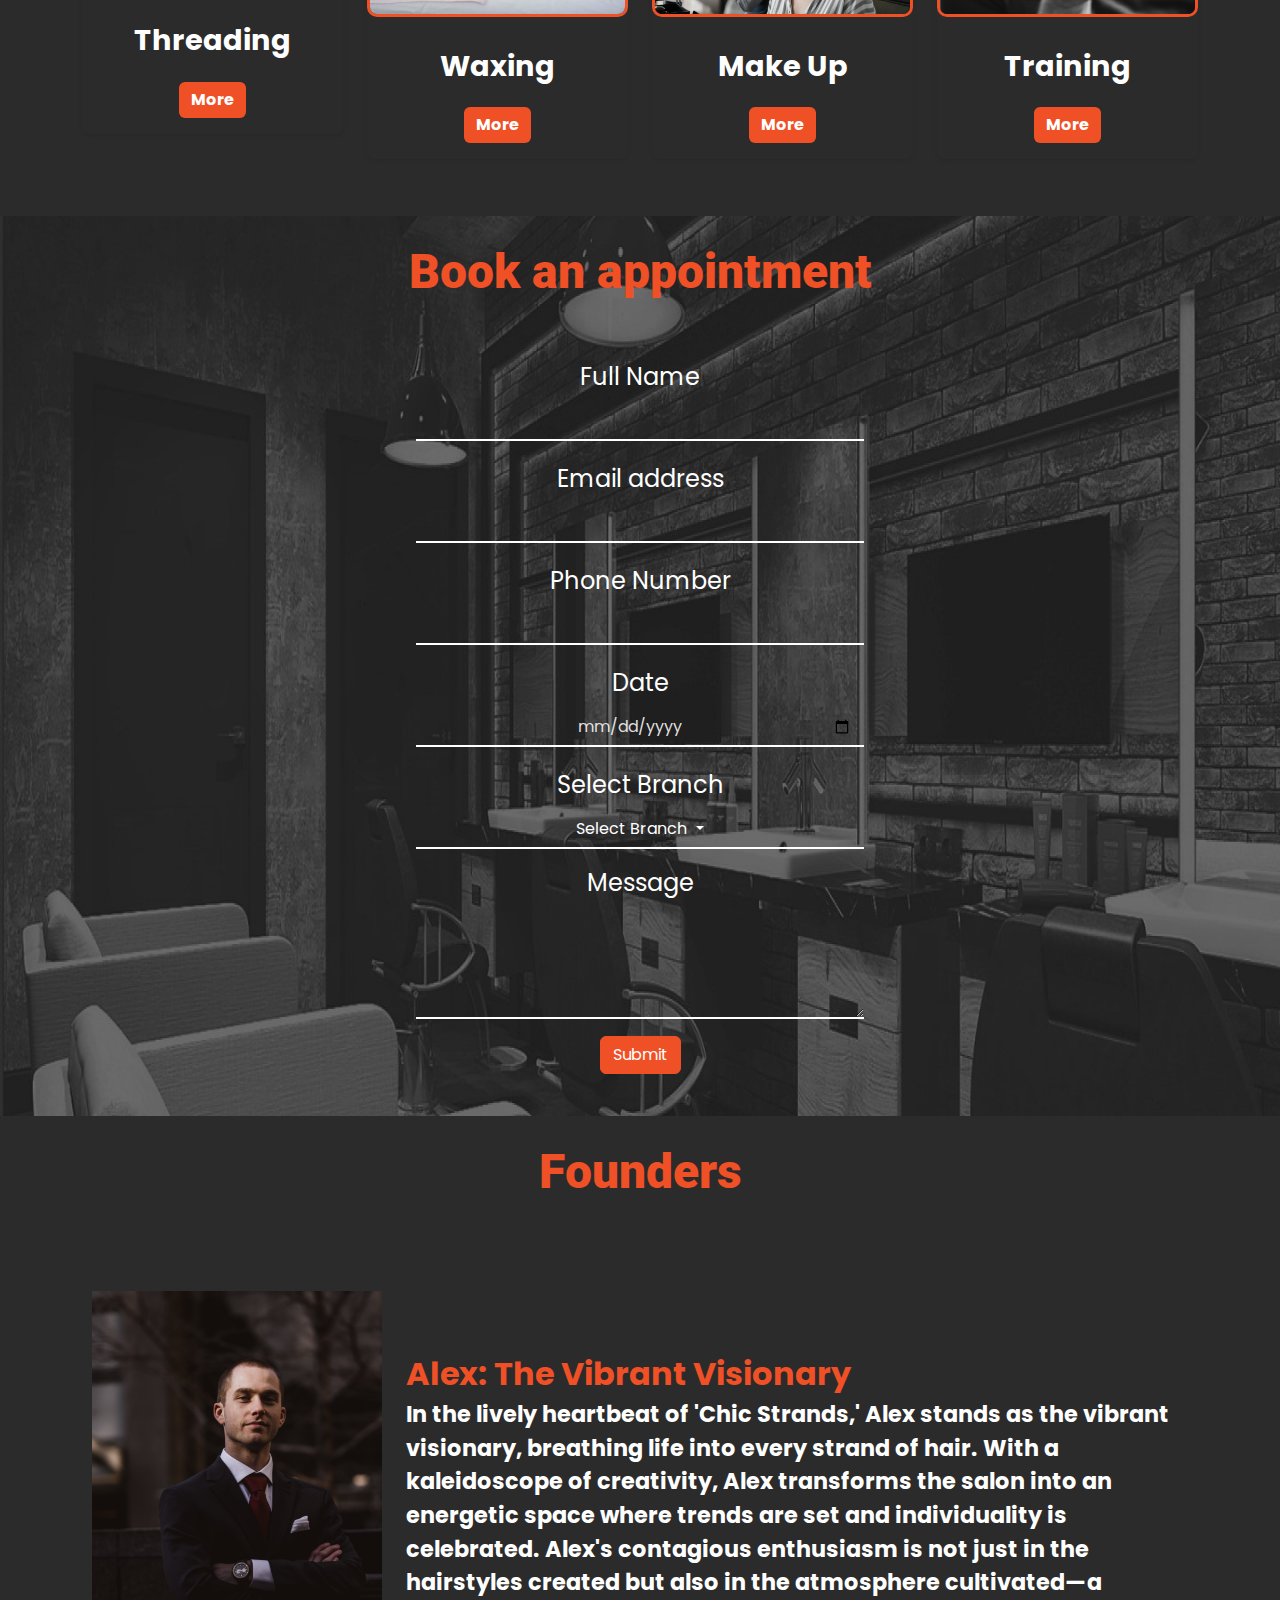
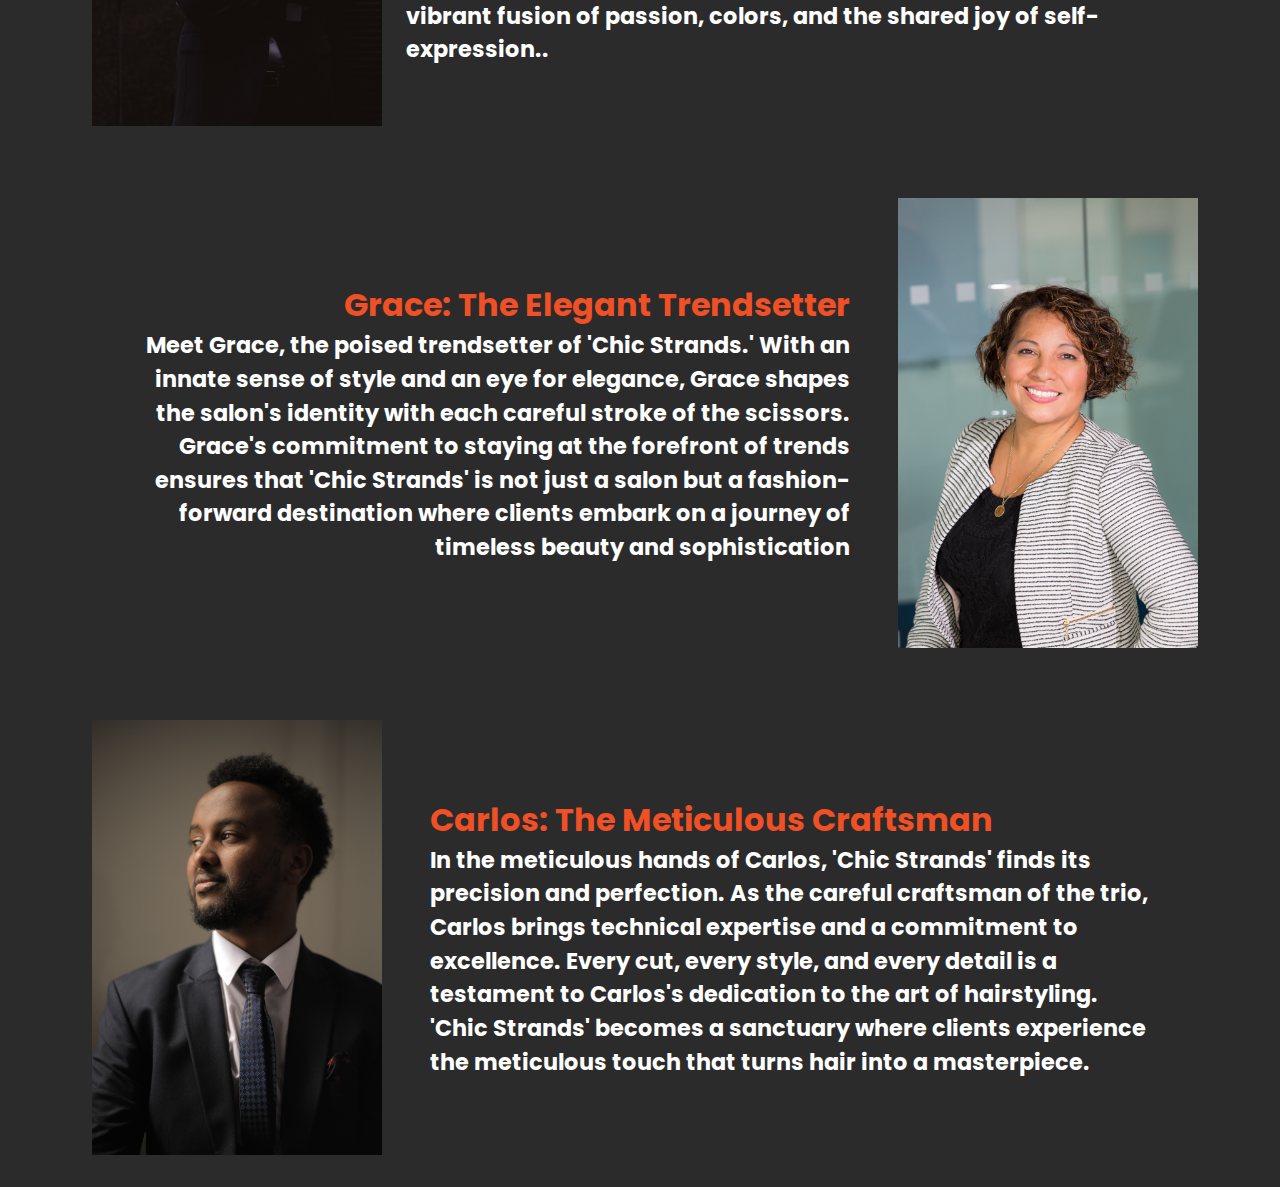
==== commit c5fd2ae8: "Founder" ====
--- a/index.html
+++ b/index.html
@@ -243,8 +243,8 @@
             <div class="row mb-2 mt-5">
                 <div class="col-md-0">
                     <div
-                        class="row g-0 border-0 rounded overflow-hidden flex-md-row flex-column-reverse mb-4 shadow-sm h-md-250 position-relative">
-                        <div class="col p-5 d-flex flex-column position-static  order-md-2 order-sm-1">
+                        class="row g-0 border-0 overflow-hidden flex-md-row flex-column-reverse mb-4 h-md-250 position-relative">
+                        <div class="col p-4 d-flex flex-column position-static  order-md-2 order-sm-1">
                             <p class="card-text m-auto founder-text"><span class="founder-span">Alex: The Vibrant
                                     Visionary</span> <br>In the lively
                                 heartbeat of
@@ -256,14 +256,16 @@
                                 the shared joy of self-expression..</p>
                         </div>
                         <div class="col-auto order-1 mx-auto">
-                            <img class="founder-img" src="./men1.jpg" alt="">
+                            <img class="founder-img" src="./men1.jpg" alt="" style="padding-left: 10px;">
                         </div>
                     </div>
                 </div>
                 <div class="col-md-0 mt-5">
-                    <div class="row g-0 border-0 rounded overflow-hidden flex-md-row flex-column-reverse mb-4 shadow-sm h-md-250 position-relative">
+                    <div
+                        class="row g-0 border-0 overflow-hidden flex-md-row flex-column-reverse mb-4 h-md-250 position-relative">
                         <div class="col p-5 d-flex flex-column position-static order-md-2 order-sm-2">
-                            <p class="card-text m-auto founder-text"><span class="founder-span">Grace: The Elegant Trendsetter</span> <br>Meet Grace, the
+                            <p class="card-text m-auto founder-text-woman"><span class="founder-span">Grace: The Elegant
+                                    Trendsetter</span> <br>Meet Grace, the
                                 poised trendsetter of 'Chic Strands.' With an innate sense of style and an eye for
                                 elegance, Grace shapes the salon's identity with each careful stroke of the scissors.
                                 Grace's commitment to staying at the forefront of trends ensures that 'Chic Strands' is
@@ -278,9 +280,10 @@
 
                 <div class="col-md-0 mt-5">
                     <div
-                        class="row g-0 border-0 rounded overflow-hidden flex-md-row flex-column-reverse mb-4 shadow-sm h-md-250 position-relative">
+                        class="row g-0 border-0 overflow-hidden flex-md-row flex-column-reverse mb-4 h-md-250 position-relative">
                         <div class="col p-5 d-flex flex-column position-static order-md-2 order-sm-1">
-                            <p class="card-text m-auto founder-text"><span class="founder-span">Carlos: The Meticulous Craftsman</span> <br>In the meticulous
+                            <p class="card-text m-auto founder-text"><span class="founder-span">Carlos: The Meticulous
+                                    Craftsman</span> <br>In the meticulous
                                 hands of Carlos, 'Chic Strands' finds its precision and perfection. As the careful
                                 craftsman of the trio, Carlos brings technical expertise and a commitment to excellence.
                                 Every cut, every style, and every detail is a testament to Carlos's dedication to the
@@ -288,7 +291,8 @@
                                 meticulous touch that turns hair into a masterpiece.</p>
                         </div>
                         <div class="col-auto order-1 mx-auto">
-                            <img class="founder-img" src="./gift-habeshaw-OZI_ZE5lpiA-unsplash.jpg" alt="">
+                            <img class="founder-img" src="./gift-habeshaw-OZI_ZE5lpiA-unsplash.jpg" alt=""
+                                style="padding-left: 10px;">
                         </div>
                     </div>
                 </div>
--- a/style.css
+++ b/style.css
@@ -149,7 +149,7 @@
 #booking {
     background-image: url(./Rectangle.jpg);
     background-size: cover;
-    width: 100%;
+    width: auto;
     height: 100vh;
 }
 
@@ -213,6 +213,12 @@
     border-radius: 0;
 }
 
+.founder-text-woman {
+    color: white;
+    font-size: 1.4rem;
+    text-align: right;
+}
+
 .founder-text {
     font-size: 1.4rem;
     color: white;
@@ -244,14 +250,16 @@
         width: 50%;
     }
 
+    .founder-text-woman {
+        font-size: 1rem;
+    }
+
     .founder-text {
-        font-size: 1.2rem;
-        color: white;
+        font-size: 1rem;
     }
 
     .founder-span {
         font-size: 1.7rem;
-        color: #EF5026;
     }
 }
 
@@ -274,16 +282,22 @@
 
     .founder-text {
         font-size: 1rem;
-        color: white;
+    }
+
+    .founder-text-woman {
+        font-size: 1rem;
     }
 
     .founder-span {
         font-size: 1.5rem;
-        color: #EF5026;
     }
 
     .founder-img {
         width: 250px;
+    }
+
+    .p-5 {
+        padding: 1rem !important;
     }
 }
 
@@ -304,17 +318,26 @@
         width: 90%;
     }
 
+    .founder-text-woman {
+        font-size: 15px;
+        text-align: center;
+    }
+
     .founder-span {
         font-size: 1.2rem;
-        color: #EF5026;
-    }
-    .founder-text{
+    }
+
+    .founder-text {
         font-size: 15px;
         text-align: center;
     }
 
     .founder-img {
         width: 200px;
+    }
+
+    .p-5 {
+        padding: 1rem !important;
     }
 }
 
@@ -354,6 +377,12 @@
 
     #booking {
         height: auto;
+    }
+
+    .founder-text-woman {
+        color: white;
+        font-size: 12px;
+        text-align: center;
     }
 
     .founder-span {
@@ -362,17 +391,16 @@
         margin: 10px 0;
     }
 
-    .founder-text{
+    .founder-text {
         text-align: center;
         font-size: 12px;
-        padding: 0;
     }
 
     .founder-img {
         width: 180px;
     }
 
-    .p-5{
+    .p-5 {
         padding: 1rem !important;
     }
 
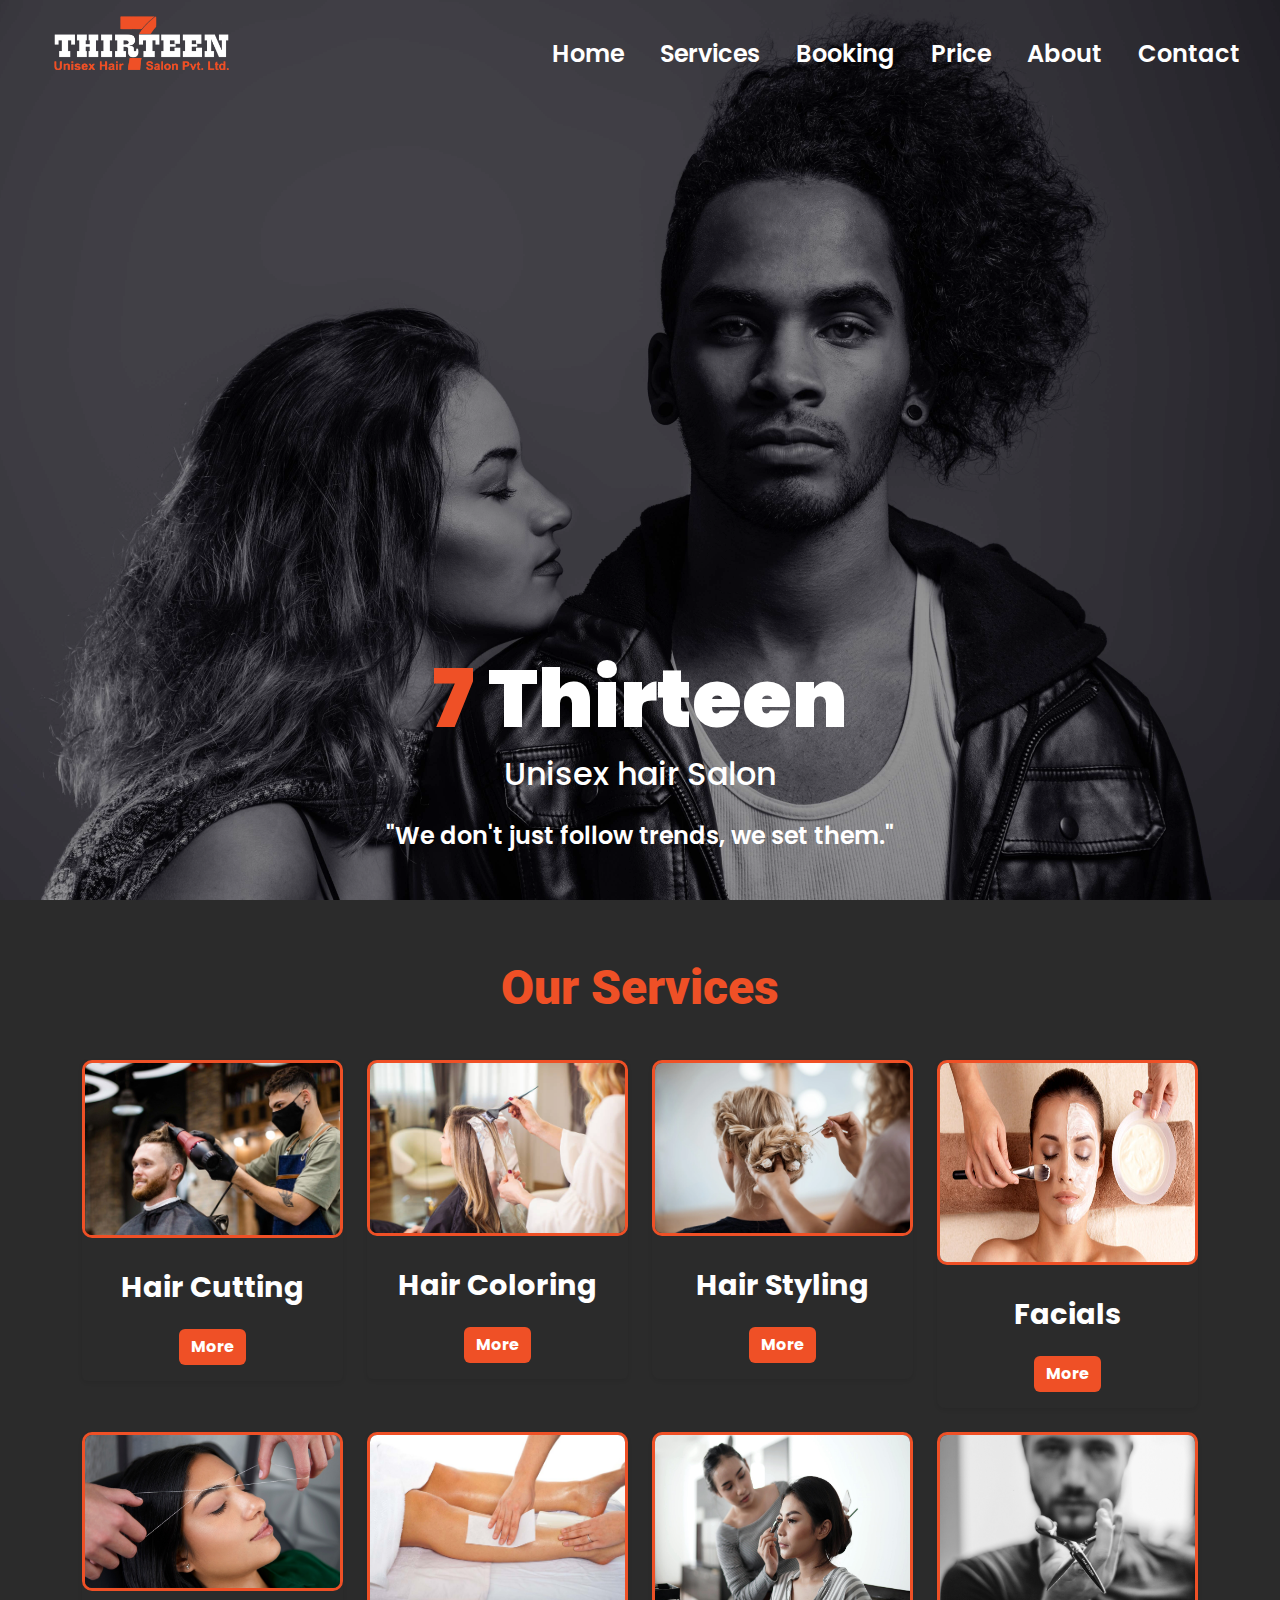
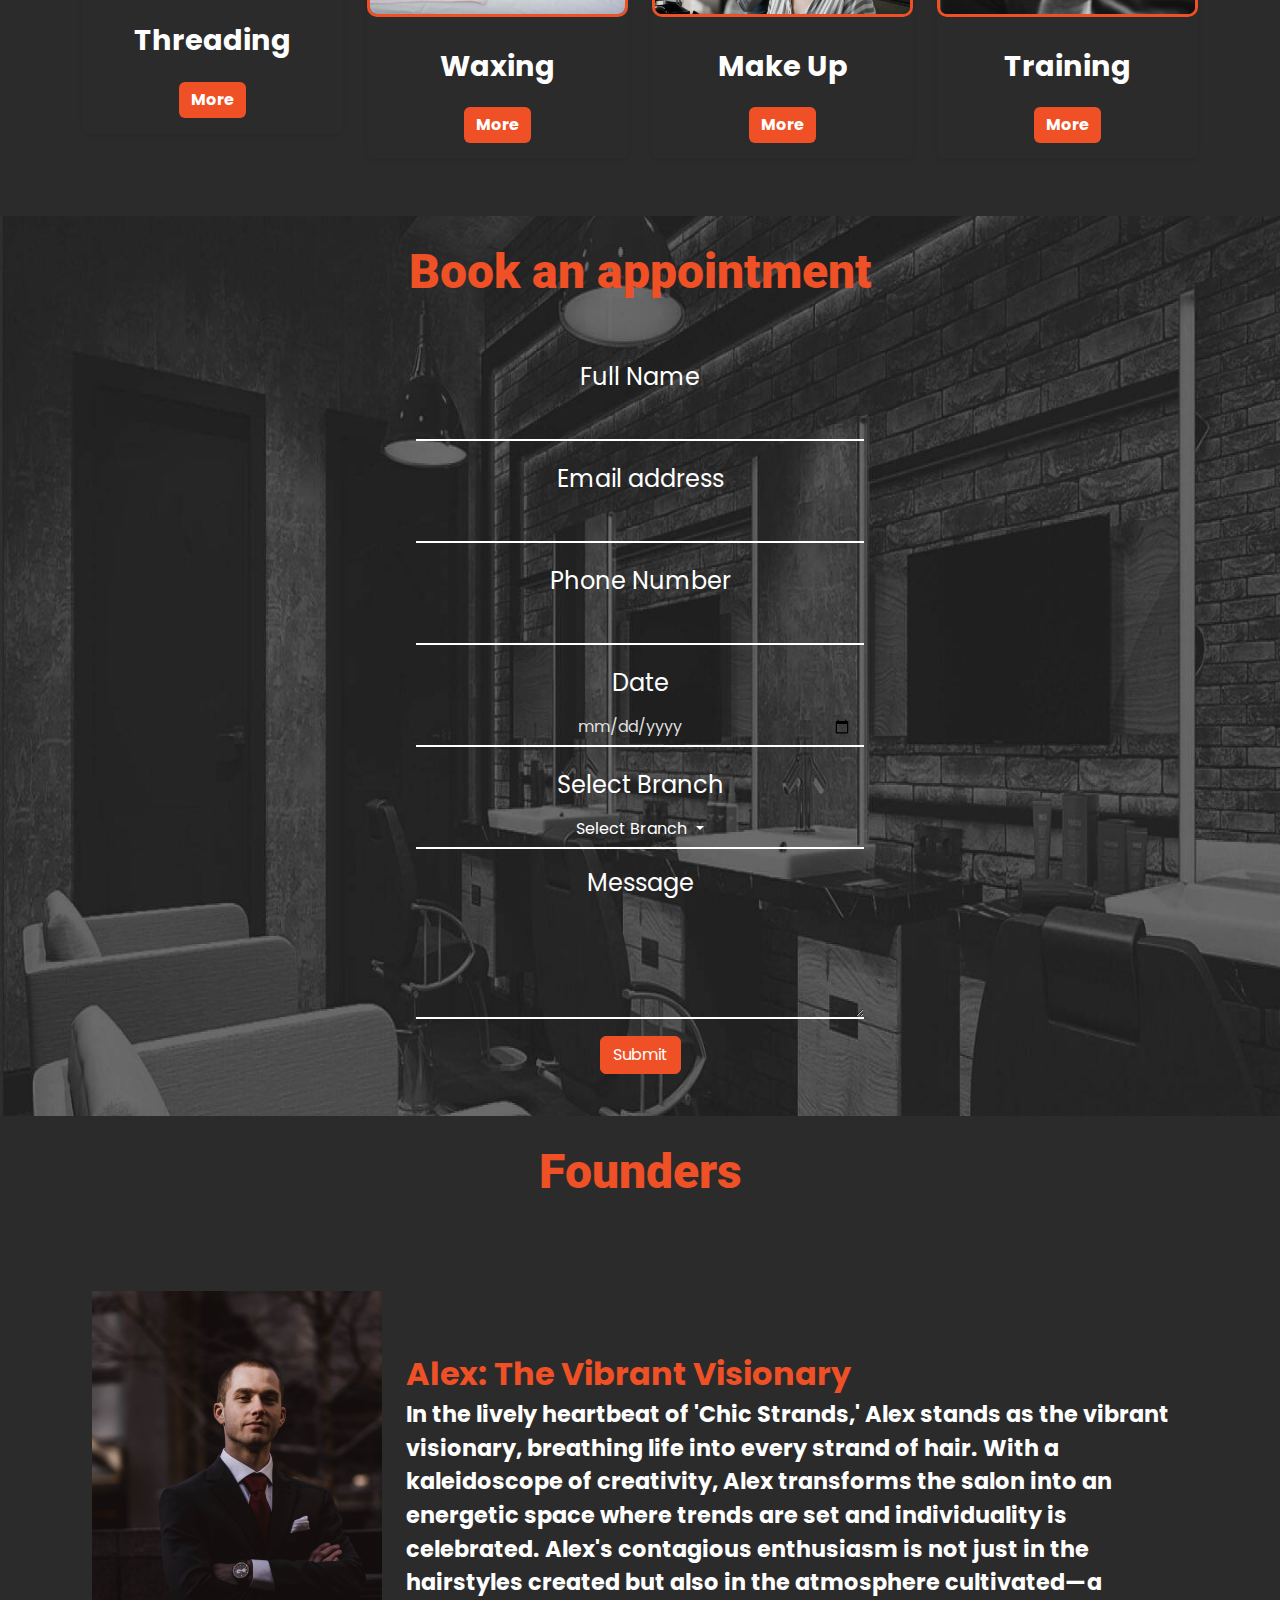
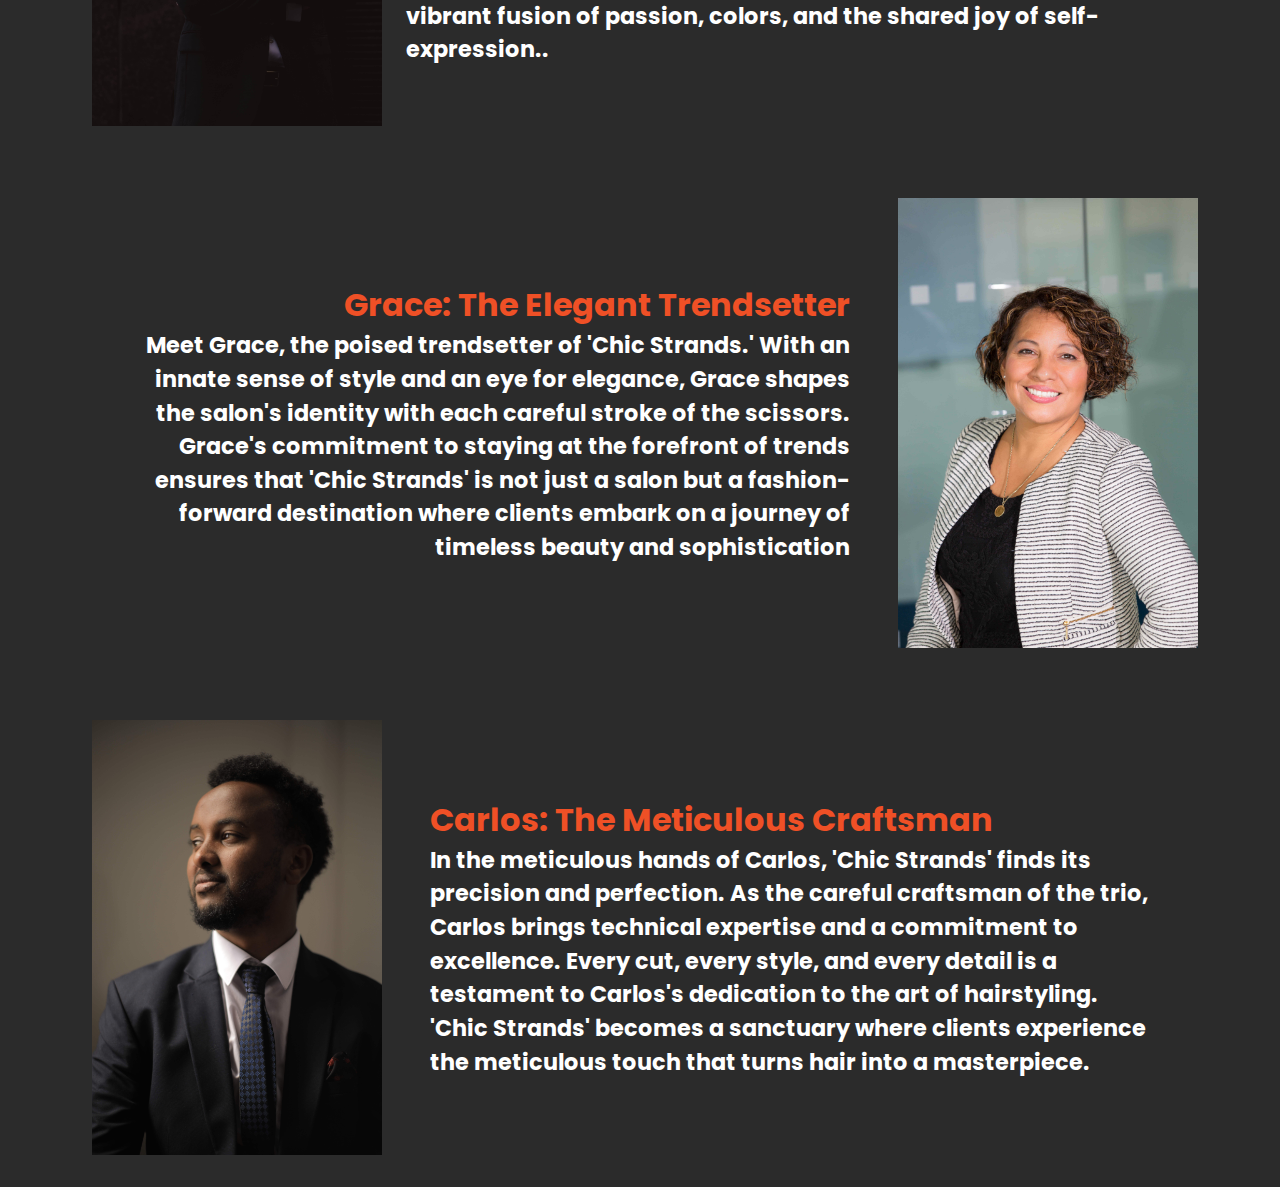
==== commit 125a20ac: "Removed heavy files" ====
--- a/index.html
+++ b/index.html
@@ -17,7 +17,7 @@
 
 <body>
     <div class="img-bg-content">
-        <img src="./jessica-felicio-ZhTRdgjwVS4-unsplash.jpg" alt="">
+        <img src="./landing.jpg" alt="">
         <div class="content">
             <h1><span class="seven">7</span> Thirteen</h1>
             <h2>Unisex hair Salon</h2>
@@ -85,7 +85,7 @@
                 <div class="row row-cols-1 row-cols-sm-2 row-cols-md-2 row-cols-lg-4 g-4">
                     <div class="col" data-aos="fade-down" data-aos-delay="100">
                         <div class="card shadow-sm bg-transparent border-0">
-                            <img src="./Cutting2.jpg" alt="" style="border: 3px solid #EF5026; border-radius: 10px;">
+                            <img src="./CompressCutting2.jpg" alt="" style="border: 3px solid #EF5026; border-radius: 10px;">
                             <div class="card-body">
                                 <h4 class="card-text text-center text-white mt-3">Hair Cutting</h4>
                                 <div class="d-flex justify-content-center align-items-center">
@@ -125,7 +125,7 @@
 
             <div class="col">
                 <div class="card shadow-sm bg-transparent border-0 rounded-3">
-                    <img class="facial" src="Facial.jpg" alt="">
+                    <img class="facial" src="CompressFacial.jpg" alt="">
                     <div class=" card-body">
                         <h4 class="card-text text-center text-white mt-3">Facials</h4>
                         <div class="d-flex justify-content-center align-items-center">
@@ -256,7 +256,7 @@
                                 the shared joy of self-expression..</p>
                         </div>
                         <div class="col-auto order-1 mx-auto">
-                            <img class="founder-img" src="./men1.jpg" alt="" style="padding-left: 10px;">
+                            <img class="founder-img" src="./Compressmen1.jpg" alt="" style="padding-left: 10px;">
                         </div>
                     </div>
                 </div>
@@ -273,7 +273,7 @@
                                 timeless beauty and sophistication</p>
                         </div>
                         <div class="col-auto order-2  mx-auto">
-                            <img class="founder-img" src="./women.jpg" alt="">
+                            <img class="founder-img" src="./Compresswomen.jpg" alt="">
                         </div>
                     </div>
                 </div>
@@ -291,7 +291,7 @@
                                 meticulous touch that turns hair into a masterpiece.</p>
                         </div>
                         <div class="col-auto order-1 mx-auto">
-                            <img class="founder-img" src="./gift-habeshaw-OZI_ZE5lpiA-unsplash.jpg" alt=""
+                            <img class="founder-img" src="./Compressmen2.jpg" alt=""
                                 style="padding-left: 10px;">
                         </div>
                     </div>
--- a/style.css
+++ b/style.css
@@ -147,7 +147,7 @@
 }
 
 #booking {
-    background-image: url(./Rectangle.jpg);
+    background-image: url(./CompressRectangle.jpg);
     background-size: cover;
     width: auto;
     height: 100vh;
@@ -368,6 +368,7 @@
 
     form {
         width: 90%;
+        padding-bottom: 10px ;
     }
 
     .booking {
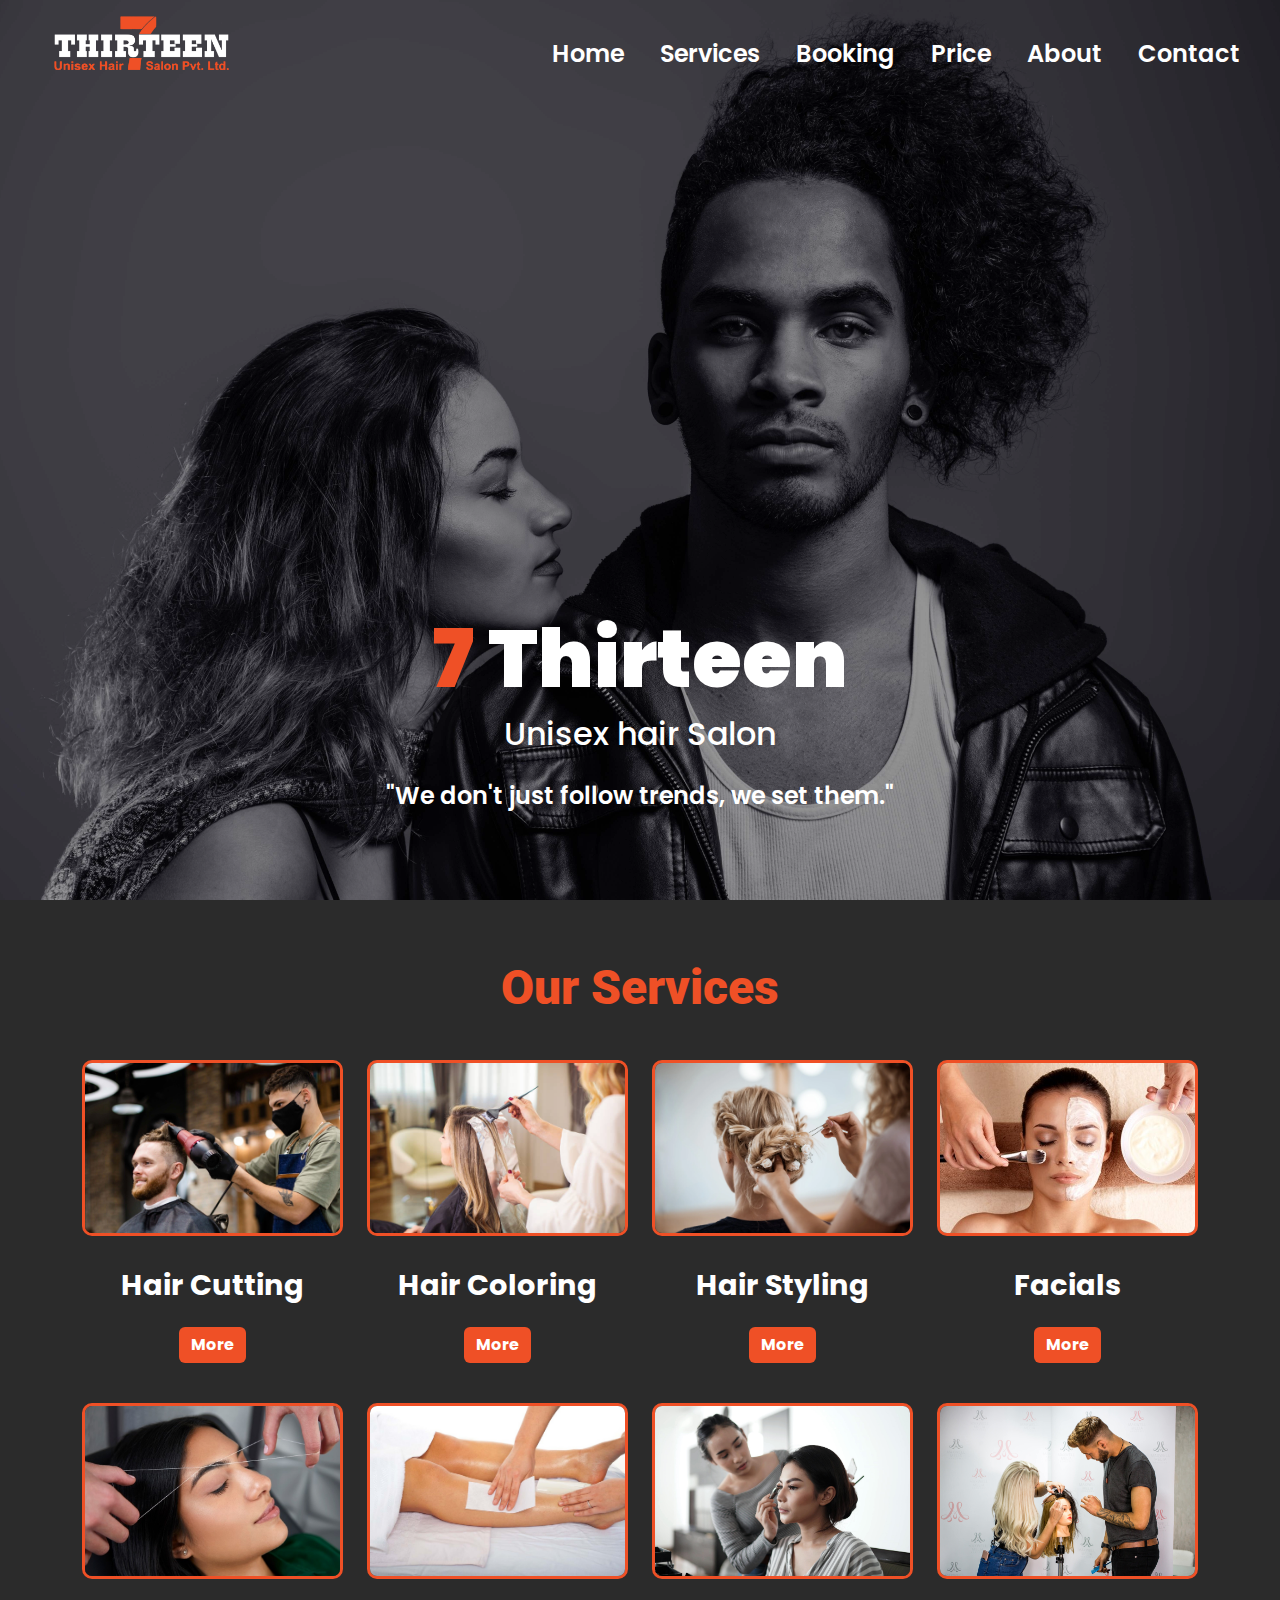
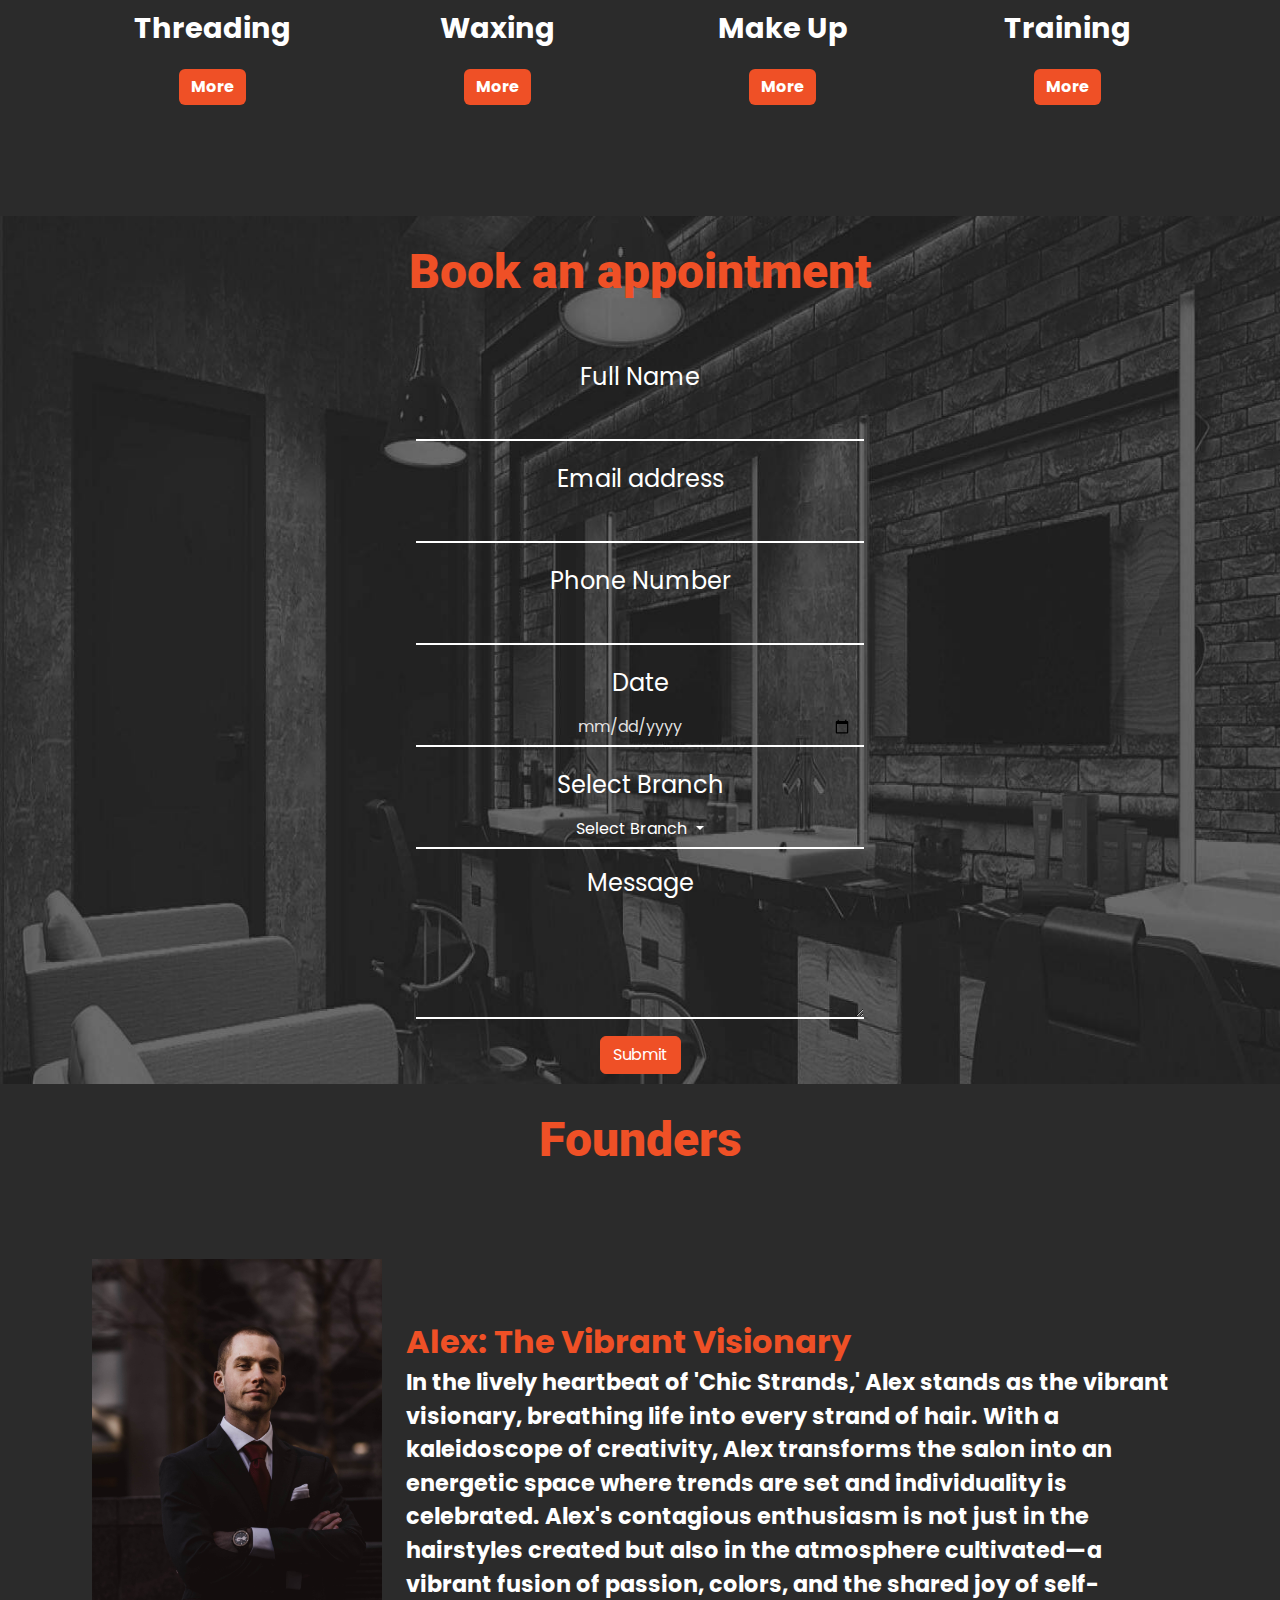
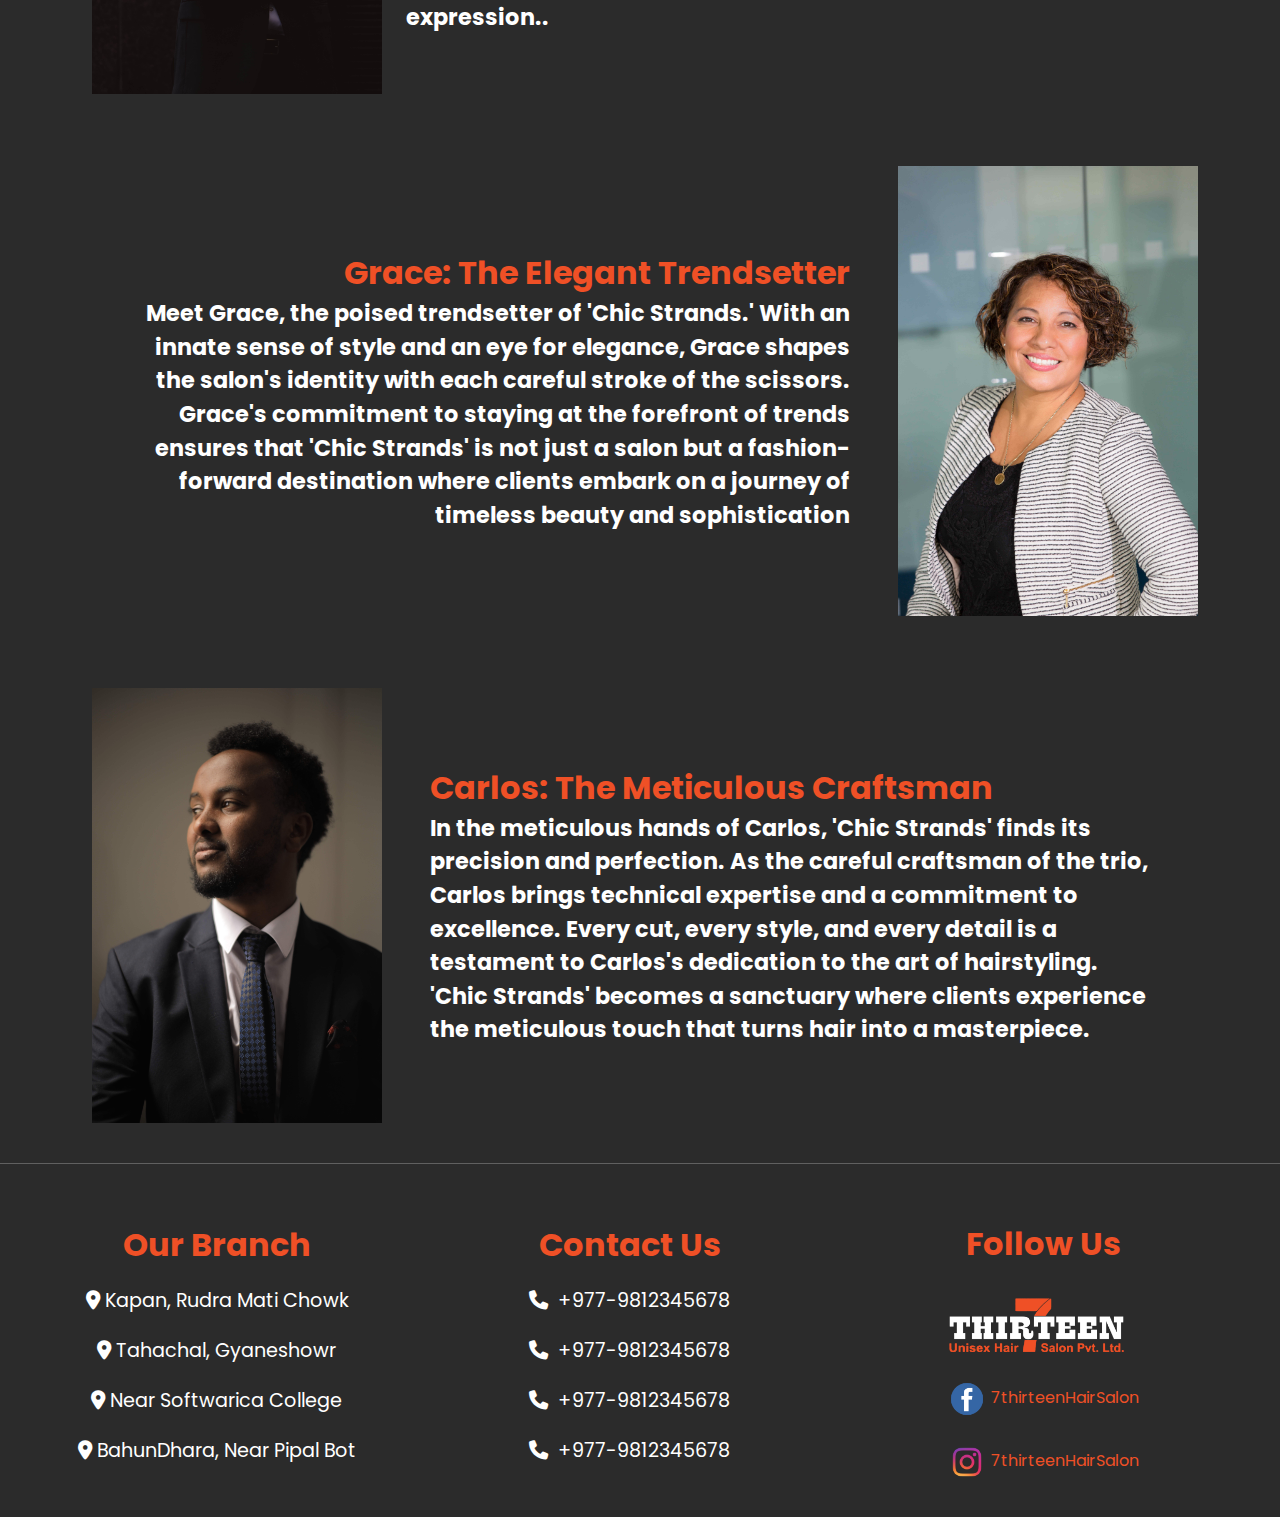
==== commit 764d8980: "Complete" ====
--- a/index.html
+++ b/index.html
@@ -12,6 +12,8 @@
     <link
         href="https://fonts.googleapis.com/css2?family=Poppins:wght@300;400;700;900&family=Roboto:wght@900&display=swap"
         rel="stylesheet">
+
+    <link rel="stylesheet" href="https://cdnjs.cloudflare.com/ajax/libs/font-awesome/6.5.1/css/all.min.css">
     <link rel="stylesheet" href="style.css">
 </head>
 
@@ -33,7 +35,7 @@
             <img class="logo" src="./IMG_3641.PNG" alt="" href="index.html">
             <button class="navbar-toggler" type="button" data-bs-toggle="collapse"
                 data-bs-target="#navbarSupportedContent" aria-controls="navbarSupportedContent" aria-expanded="false"
-                aria-label="Toggle navigation" onclick="toggleMarginTop()">
+                aria-label="Toggle navigation" onclick="toggle()">
                 <span class="navbar-toggler-icon"></span>
             </button>
             <div class="collapse navbar-collapse" id="navbarSupportedContent">
@@ -47,22 +49,6 @@
                     <li class="nav-item">
                         <a class="nav-link" aria-current="page" href="#booking">Booking</a>
                     </li>
-                    <!-- <li class="nav-item dropdown">
-                        <a class="nav-link dropdown-toggle" href="#" role="button" data-bs-toggle="dropdown"
-                            aria-expanded="false">
-                            Services
-                        </a>
-                        <ul class="dropdown-menu">
-                            <li><a class="dropdown-item" href="#">HAIR CUTTING</a></li>
-                            <li><a class="dropdown-item" href="#">HAIR COLORING</a></li>
-                            <li><a class="dropdown-item" href="#">HAIR STYLING</a></li>
-                            <li><a class="dropdown-item" href="#">FACIALS</a></li>
-                            <li><a class="dropdown-item" href="#">THREADING</a></li>
-                            <li><a class="dropdown-item" href="#">WAXING</a></li>
-                            <li><a class="dropdown-item" href="#">MAKE UP</a></li>
-                            <li><a class="dropdown-item" href="#">TRAINING</a></li>
-                        </ul>
-                    </li> -->
                     <li class="nav-item">
                         <a class="nav-link" href="#">Price</a>
                     </li>
@@ -82,10 +68,10 @@
             style="background-color: rgba(43, 43, 43, var(--bs-bg-opacity)) !important;">
             <div class="container">
                 <p class="our-services">Our Services</p>
-                <div class="row row-cols-1 row-cols-sm-2 row-cols-md-2 row-cols-lg-4 g-4">
+                <div class="row row-cols-1 row-cols-sm-2 row-cols-md-2 row-cols-lg-2 row-cols-xl-4  g-4">
                     <div class="col" data-aos="fade-down" data-aos-delay="100">
-                        <div class="card shadow-sm bg-transparent border-0">
-                            <img src="./CompressCutting2.jpg" alt="" style="border: 3px solid #EF5026; border-radius: 10px;">
+                        <div class="card bg-transparent border-0">
+                            <img class="services-img" src="./CompressCutting2.jpg" alt="">
                             <div class="card-body">
                                 <h4 class="card-text text-center text-white mt-3">Hair Cutting</h4>
                                 <div class="d-flex justify-content-center align-items-center">
@@ -97,99 +83,99 @@
                         </div>
                     </div>
                     <div class="col">
-                        <div class="card shadow-sm bg-transparent border-0">
-                            <img src="./coloring.jpg" alt="" style="border: 3px solid #EF5026; border-radius: 10px;"">
-                            <div class=" card-body">
-                            <h4 class="card-text text-center text-white mt-3">Hair Coloring</h4>
-                            <div class="d-flex justify-content-center align-items-center">
-                                <div class="btn-group mt-3">
-                                    <button type="button" class="btn btn-primary">More</button>
-                                </div>
-                            </div>
-                        </div>
-                    </div>
-                </div>
-                <div class="col">
-                    <div class="card shadow-sm bg-transparent border-0 rounded-3">
-                        <img src="./Hair Styling.webp" alt="" style="border: 3px solid #EF5026; border-radius: 10px;"">
-                            <div class=" card-body">
-                        <h4 class="card-text text-center text-white mt-3">Hair Styling</h4>
-                        <div class="d-flex justify-content-center align-items-center">
-                            <div class="btn-group mt-3">
-                                <button type="button" class="btn btn-primary">More</button>
-                            </div>
-                        </div>
-                    </div>
-                </div>
-            </div>
-
-            <div class="col">
-                <div class="card shadow-sm bg-transparent border-0 rounded-3">
-                    <img class="facial" src="CompressFacial.jpg" alt="">
-                    <div class=" card-body">
-                        <h4 class="card-text text-center text-white mt-3">Facials</h4>
-                        <div class="d-flex justify-content-center align-items-center">
-                            <div class="btn-group mt-3">
-                                <button type="button" class="btn btn-primary">More</button>
-                            </div>
-                        </div>
-                    </div>
-                </div>
-            </div>
-            <div class="col">
-                <div class="card shadow-sm bg-transparent border-0 rounded-3">
-                    <img src="./threading.jpg" alt="" style="border: 3px solid #EF5026; border-radius: 10px;">
-                    <div class=" card-body">
-                        <h4 class="card-text text-center text-white mt-3">Threading</h4>
-                        <div class="d-flex justify-content-center align-items-center">
-                            <div class="btn-group mt-3">
-                                <button type="button" class="btn btn-primary">More</button>
-                            </div>
-                        </div>
-                    </div>
-                </div>
-            </div>
-            <div class="col">
-                <div class="card shadow-sm bg-transparent border-0 rounded-3">
-                    <img class="waxing" src="./wax1small.jpg" alt="">
-                    <div class=" card-body">
-                        <h4 class="card-text text-center text-white mt-3">Waxing</h4>
-                        <div class="d-flex justify-content-center align-items-center">
-                            <div class="btn-group mt-3">
-                                <button type="button" class="btn btn-primary">More</button>
-                            </div>
-                        </div>
-                    </div>
-                </div>
-            </div>
-
-            <div class="col">
-                <div class="card shadow-sm bg-transparent border-0 rounded-3">
-                    <img class="waxing" src="./rendy-novantino-EUydTGTCrHo-unsplash.jpg" alt="">
-                    <div class=" card-body">
-                        <h4 class="card-text text-center text-white mt-3">Make Up</h4>
-                        <div class="d-flex justify-content-center align-items-center">
-                            <div class="btn-group mt-3">
-                                <button type="button" class="btn btn-primary">More</button>
-                            </div>
-                        </div>
-                    </div>
-                </div>
-            </div>
-            <div class="col">
-                <div class="card shadow-sm bg-transparent border-0 rounded-3">
-                    <img class="waxing" src="./Training2.jpg" alt="">
-                    <div class=" card-body">
-                        <h4 class="card-text text-center text-white mt-3">Training</h4>
-                        <div class="d-flex justify-content-center align-items-center">
-                            <div class="btn-group mt-3">
-                                <button type="button" class="btn btn-primary">More</button>
-                            </div>
-                        </div>
-                    </div>
-                </div>
-            </div>
-        </div>
+                        <div class="card  bg-transparent border-0">
+                            <img class="services-img" src="./coloring.jpg" alt="">
+                            <div class=" card-body">
+                                <h4 class="card-text text-center text-white mt-3">Hair Coloring</h4>
+                                <div class="d-flex justify-content-center align-items-center">
+                                    <div class="btn-group mt-3">
+                                        <button type="button" class="btn btn-primary">More</button>
+                                    </div>
+                                </div>
+                            </div>
+                        </div>
+                    </div>
+                    <div class="col">
+                        <div class="card  bg-transparent border-0 rounded-3">
+                            <img class="services-img" src="./Hair Styling.webp" alt="">
+                            <div class=" card-body">
+                                <h4 class="card-text text-center text-white mt-3">Hair Styling</h4>
+                                <div class="d-flex justify-content-center align-items-center">
+                                    <div class="btn-group mt-3">
+                                        <button type="button" class="btn btn-primary">More</button>
+                                    </div>
+                                </div>
+                            </div>
+                        </div>
+                    </div>
+
+                    <div class="col">
+                        <div class="card bg-transparent border-0 rounded-3">
+                            <img class="services-img" src="CompressFacial.jpg" alt="">
+                            <div class=" card-body">
+                                <h4 class="card-text text-center text-white mt-3">Facials</h4>
+                                <div class="d-flex justify-content-center align-items-center">
+                                    <div class="btn-group mt-3">
+                                        <button type="button" class="btn btn-primary">More</button>
+                                    </div>
+                                </div>
+                            </div>
+                        </div>
+                    </div>
+                    <div class="col">
+                        <div class="card bg-transparent border-0 rounded-3">
+                            <img class="services-img" src="./threading.jpg" alt="">
+                            <div class=" card-body">
+                                <h4 class="card-text text-center text-white mt-3">Threading</h4>
+                                <div class="d-flex justify-content-center align-items-center">
+                                    <div class="btn-group mt-3">
+                                        <button type="button" class="btn btn-primary">More</button>
+                                    </div>
+                                </div>
+                            </div>
+                        </div>
+                    </div>
+                    <div class="col">
+                        <div class="card bg-transparent border-0 rounded-3">
+                            <img class="services-img" src="./wax1small.jpg" alt="">
+                            <div class=" card-body">
+                                <h4 class="card-text text-center text-white mt-3">Waxing</h4>
+                                <div class="d-flex justify-content-center align-items-center">
+                                    <div class="btn-group mt-3">
+                                        <button type="button" class="btn btn-primary">More</button>
+                                    </div>
+                                </div>
+                            </div>
+                        </div>
+                    </div>
+
+                    <div class="col">
+                        <div class="card bg-transparent border-0 rounded-3">
+                            <img class="services-img" src="./rendy-novantino-EUydTGTCrHo-unsplash.jpg" alt="">
+                            <div class=" card-body">
+                                <h4 class="card-text text-center text-white mt-3">Make Up</h4>
+                                <div class="d-flex justify-content-center align-items-center">
+                                    <div class="btn-group mt-3">
+                                        <button type="button" class="btn btn-primary">More</button>
+                                    </div>
+                                </div>
+                            </div>
+                        </div>
+                    </div>
+                    <div class="col">
+                        <div class="card bg-transparent border-0 rounded-3">
+                            <img class="services-img" src="./Training.jpg" alt="" loading="lazy">
+                            <div class=" card-body">
+                                <h4 class="card-text text-center text-white mt-3">Training</h4>
+                                <div class="d-flex justify-content-center align-items-center">
+                                    <div class="btn-group mt-3">
+                                        <button type="button" class="btn btn-primary">More</button>
+                                    </div>
+                                </div>
+                            </div>
+                        </div>
+                    </div>
+                </div>
     </section>
 
     <section id="booking">
@@ -256,7 +242,8 @@
                                 the shared joy of self-expression..</p>
                         </div>
                         <div class="col-auto order-1 mx-auto">
-                            <img class="founder-img" src="./Compressmen1.jpg" alt="" style="padding-left: 10px;">
+                            <img class="founder-img" src="./Compressmen1.jpg" alt="" style="padding-left: 10px;"
+                                loading="lazy">
                         </div>
                     </div>
                 </div>
@@ -273,7 +260,7 @@
                                 timeless beauty and sophistication</p>
                         </div>
                         <div class="col-auto order-2  mx-auto">
-                            <img class="founder-img" src="./Compresswomen.jpg" alt="">
+                            <img class="founder-img" src="./Compresswomen.jpg" alt="" loading="lazy">
                         </div>
                     </div>
                 </div>
@@ -291,8 +278,8 @@
                                 meticulous touch that turns hair into a masterpiece.</p>
                         </div>
                         <div class="col-auto order-1 mx-auto">
-                            <img class="founder-img" src="./Compressmen2.jpg" alt=""
-                                style="padding-left: 10px;">
+                            <img class="founder-img" src="./Compressmen2.jpg" alt="" style="padding-left: 10px;"
+                                loading="lazy">
                         </div>
                     </div>
                 </div>
@@ -300,27 +287,86 @@
             </div>
         </div>
     </section>
+    <hr style="color: white;">
+    <section>
+        <footer>
+            <div class="column  py-3 ">
+                <h3 class="branch">Our Branch</h3>
+                <p class="address"><i class="fa-solid fa-location-dot"></i>Kapan, Rudra Mati Chowk</p>
+                <p class="address"><i class="fa-solid fa-location-dot"></i>Tahachal, Gyaneshowr</p>
+                <p class="address"><i class="fa-solid fa-location-dot"></i>Near Softwarica College</p>
+                <p class="address"><i class="fa-solid fa-location-dot"></i>BahunDhara, Near Pipal Bot</p>
+            </div>
+
+            <div class="column  py-3 ">
+                <h3 class="branch">Contact Us</h3>
+                <p class="address"><i class="fa-solid fa-phone"></i>
+                    <a href="tel:+9779812345678" class="contact-link">+977-9812345678</a>
+                </p>
+                <p class="address"><i class="fa-solid fa-phone"></i>
+                    <a href="tel:+9779812345678" class="contact-link">+977-9812345678</a>
+                </p>
+                <p class="address"><i class="fa-solid fa-phone"></i>
+                    <a href="tel:+9779812345678" class="contact-link">+977-9812345678</a>
+                </p>
+                <p class="address"><i class="fa-solid fa-phone"></i>
+                    <a href="tel:+9779812345678" class="contact-link">+977-9812345678</a>
+                </p>
+            </div>
+
+            <div class="column">
+                <h3 class="branch" style="padding-top: 25px;">Follow Us</h3>
+                <img src="IMG_3641.PNG" alt="Logo" style="width: 180px;">
+                <a class="py-2" href="https://www.instagram.com/7thirteenHairSalon" target="_blank"
+                    style="text-decoration: none; color: #EF5026;">
+                    <img src="./facebook-icon.png" alt="Instagram Icon" style="width: 40px; text-decoration: none;">
+                    7thirteenHairSalon
+                </a>
+                <a href="https://www.facebook.com/7thirteenHairSalon" target="_blank"
+                    style="text-decoration: none; color: #EF5026;">
+                    <img src="instagram-icon.png" alt="Facebook Icon" style="width: 40px;"> 7thirteenHairSalon
+                </a>
+            </div>
+        </footer>
+    </section>
     <script>
-        function toggleMarginTop() {
+        function toggle() {
             // Get the "services" section by its ID
             var servicesSection = document.getElementById("services");
 
             // Check if the section exists
             if (servicesSection) {
-                // Toggle between 90vh and 64vh for padding-top
-                servicesSection.style.marginTop = (servicesSection.style.marginTop === '65vh') ? '92vh' : '65vh';
+                servicesSection.style.marginTop = (servicesSection.style.marginTop === '52vh') ? '92vh' : '52vh';
             }
         }
 
-        // if (performance.navigation.type === 1) {
-        //     // Redirect to the landing page
-        //     window.location.href = "index.html"; // replace with your actual landing page URL
-        // }
+        if (performance.navigation.type === 1) {
+            window.location.href = "index.html"; 
+        }
 
         function updateDropdownText(button) {
             var selectedBranch = button.value;
             document.getElementById("dropdownMenu2").innerText = selectedBranch;
         }
+
+        function closeNavigation() {
+            var navbar = document.getElementById("navbarSupportedContent");
+
+            if (navbar) {
+                var bootstrapNav = new bootstrap.Collapse(navbar);
+                document.getElementById("services").style.marginTop = '92vh';
+            }
+        }
+
+        document.addEventListener("DOMContentLoaded", function () {
+            var navLinks = document.querySelectorAll("#navbarSupportedContent a");
+
+            navLinks.forEach(function (link) {
+                link.addEventListener("click", function () {
+                    setTimeout(closeNavigation, 300);
+                });
+            });
+        });
     </script>
     <script src="https://cdn.jsdelivr.net/npm/@popperjs/core@2.11.8/dist/umd/popper.min.js"
         integrity="sha384-I7E8VVD/ismYTF4hNIPjVp/Zjvgyol6VFvRkX/vR+Vc4jQkC+hVqc2pM8ODewa9r"
--- a/style.css
+++ b/style.css
@@ -30,13 +30,13 @@
 }
 
 .content {
-    margin-top: 20rem;
+    /* margin-top: 20rem; */
     text-align: center;
     position: relative;
     top: 0;
     left: 0;
     color: white;
-    margin-bottom: 30px;
+    margin-bottom: 70px;
 }
 
 
@@ -134,23 +134,17 @@
     text-align: center;
 }
 
-.facial {
-    height: 205px;
+.services-img {
     border: 3px solid #EF5026;
     border-radius: 10px;
 }
 
-.waxing {
-    height: 185px;
-    border: 3px solid #EF5026;
-    border-radius: 10px;
-}
 
 #booking {
     background-image: url(./CompressRectangle.jpg);
     background-size: cover;
     width: auto;
-    height: 100vh;
+    height: auto;
 }
 
 form {
@@ -160,6 +154,7 @@
     font-size: 1.5rem;
     margin: 0 auto;
     background-color: transparent;
+    padding-bottom: 10px;
 }
 
 input {
@@ -233,17 +228,52 @@
     width: 300px;
 }
 
+footer {
+    display: flex;
+    justify-content: space-between;
+    padding: 20px;
+    color: white;
+}
+
+.column {
+    display: grid;
+    justify-content: center;
+    flex: 1;
+    margin-right: 20px;
+    text-align: center;
+}
+
+.branch {
+    color: #EF5026;
+    font-size: 2rem;
+    font-weight: 700;
+    padding: 10px;
+}
+
+.address {
+    margin-top: 5px;
+    font-weight: 400;
+    font-size: 1.2rem;
+}
+
+.address i {
+    margin-right: 5px;
+}
+
+.address a {
+    text-decoration: none;
+    color: white;
+    font-size: 1.2rem;
+}
+
+
 @media screen and (min-width: 993px) and (max-width: 1200px) {
     .logo {
         margin-left: 10px;
     }
 
-    .facial {
-        height: 147px;
-    }
-
-    .waxing {
-        height: 133px;
+    .album {
+        min-height: fit-content;
     }
 
     form {
@@ -260,6 +290,10 @@
 
     .founder-span {
         font-size: 1.7rem;
+    }
+
+    .address {
+        margin-top: 0;
     }
 }
 
@@ -268,14 +302,6 @@
         margin-left: 10px;
     }
 
-    .facial {
-        height: 223px;
-    }
-
-    .waxing {
-        height: 205px;
-    }
-
     form {
         width: 75%;
     }
@@ -298,6 +324,14 @@
 
     .p-5 {
         padding: 1rem !important;
+    }
+
+    .column {
+        margin-top: 20px;
+    }
+
+    .address {
+        margin-top: 0;
     }
 }
 
@@ -306,14 +340,6 @@
         margin-left: 10px;
     }
 
-    .facial {
-        height: 165px;
-    }
-
-    .waxing {
-        height: 150px;
-    }
-
     form {
         width: 90%;
     }
@@ -336,6 +362,14 @@
         width: 200px;
     }
 
+    footer {
+        display: block;
+    }
+
+    .column {
+        margin-top: 20px;
+    }
+
     .p-5 {
         padding: 1rem !important;
     }
@@ -358,17 +392,8 @@
         margin-top: 25px;
     }
 
-    .facial {
-        height: auto;
-    }
-
-    .waxing {
-        height: auto;
-    }
-
     form {
         width: 90%;
-        padding-bottom: 10px ;
     }
 
     .booking {
@@ -401,8 +426,15 @@
         width: 180px;
     }
 
+    footer {
+        display: block;
+    }
+
+    .column {
+        margin-top: 20px;
+    }
+
     .p-5 {
         padding: 1rem !important;
     }
-
 }